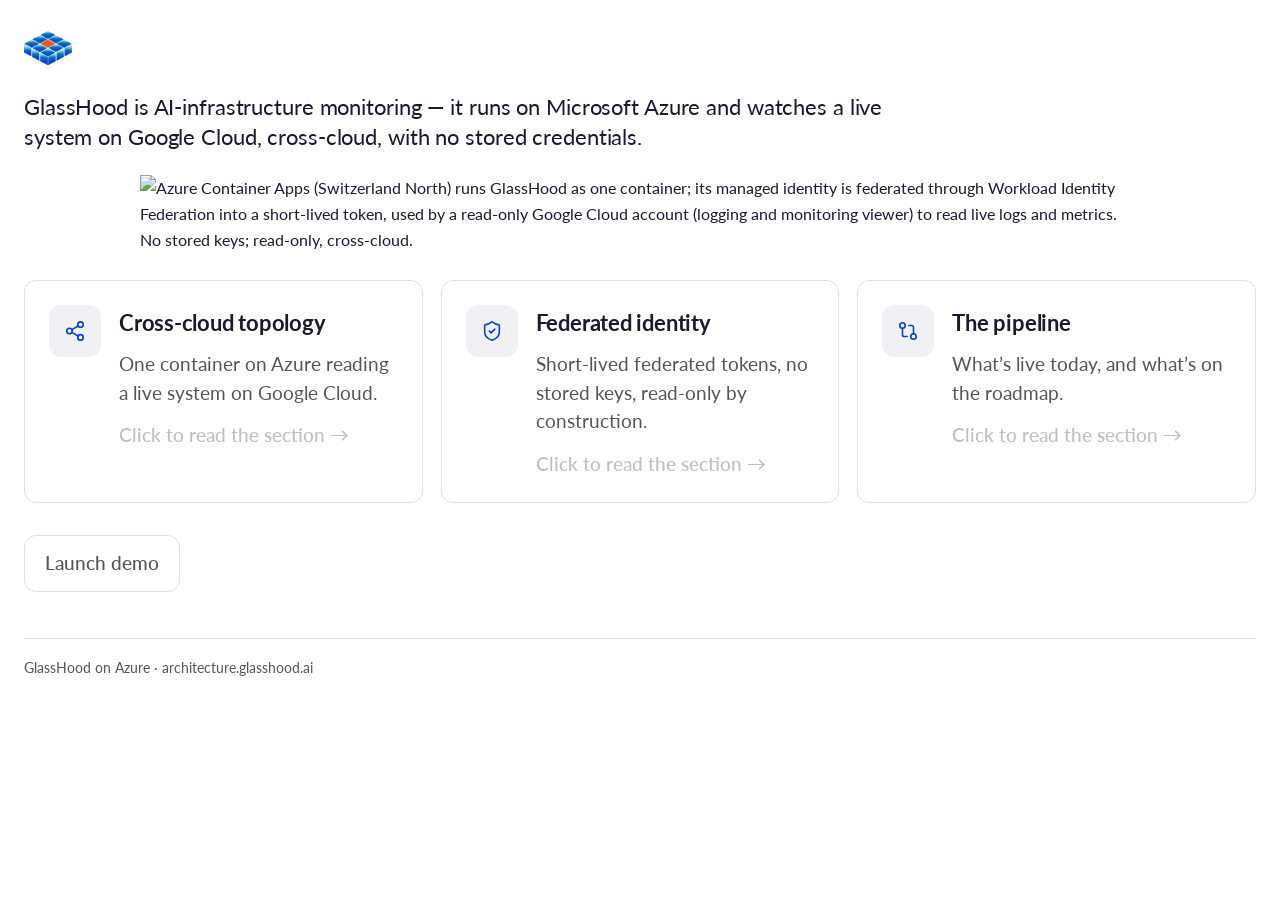
==== architecture-site/public/index.html @ 66c3a267 "architecture-site: icon-only logo + drop Public-by-design card; 3-up card grid Per Igor: header uses" ====
<!doctype html>
<html lang="en">
<head>
  <meta charset="utf-8">
  <meta name="viewport" content="width=device-width, initial-scale=1">
  <!-- noindex until the deployment status is confirmed green. -->
  <meta name="robots" content="noindex, nofollow">
  <title>GlassHood on Azure — Architecture</title>
  <meta name="description" content="How GlassHood runs on Microsoft Azure and monitors a system on Google Cloud, cross-cloud, with no stored credentials.">
  <link rel="icon" href="img/glasshood-logo.png">
  <link rel="preconnect" href="https://fonts.googleapis.com">
  <link rel="preconnect" href="https://fonts.gstatic.com" crossorigin>
  <link href="https://fonts.googleapis.com/css2?family=Lato:wght@100;300;400;700&display=swap" rel="stylesheet">
  <link rel="stylesheet" href="styles.css?v=2">
</head>
<body>
<div class="container">
  <div class="pd-page">

    <!-- Header -->
    <div class="pd-header">
      <img src="img/glasshood-icon.png" alt="GlassHood" class="pd-logo">
    </div>

    <!-- Hero sentence -->
    <p class="pd-hero">
      GlassHood is AI-infrastructure monitoring &mdash;
      <span class="accent">it runs on Microsoft Azure and watches a live system on Google Cloud, cross-cloud, with no stored credentials.</span>
    </p>

    <!-- Added architecture visual -->
    <div class="hero-diagram">
      <img src="img/cross-cloud-architecture.png"
           alt="Azure Container Apps (Switzerland North) runs GlassHood as one container; its managed identity is federated through Workload Identity Federation into a short-lived token, used by a read-only Google Cloud account (logging and monitoring viewer) to read live logs and metrics. No stored keys; read-only, cross-cloud.">
    </div>

    <!-- Overview card grid -->
    <div class="pd-cards">
      <a href="#topology" class="pd-card" data-target="topology">
        <span class="pd-card-icon">
          <svg width="22" height="22" viewBox="0 0 24 24" fill="none" stroke="currentColor" stroke-width="1.75" stroke-linecap="round" stroke-linejoin="round" aria-hidden="true"><circle cx="18" cy="5" r="3"/><circle cx="6" cy="12" r="3"/><circle cx="18" cy="19" r="3"/><line x1="8.59" y1="13.51" x2="15.42" y2="17.49"/><line x1="15.41" y1="6.51" x2="8.59" y2="10.49"/></svg>
        </span>
        <div class="pd-card-body">
          <h4 class="pd-card-title">Cross-cloud topology</h4>
          <p class="pd-card-summary">One container on Azure reading a live system on Google Cloud.</p>
        </div>
        <span class="pd-card-overlay" aria-hidden="true"><span class="pd-card-overlay-text">Click to read the section &rarr;</span></span>
      </a>

      <a href="#identity" class="pd-card" data-target="identity">
        <span class="pd-card-icon">
          <svg width="22" height="22" viewBox="0 0 24 24" fill="none" stroke="currentColor" stroke-width="1.75" stroke-linecap="round" stroke-linejoin="round" aria-hidden="true"><path d="M20 13c0 5-3.5 7.5-7.66 8.95a1 1 0 0 1-.67-.01C7.5 20.5 4 18 4 13V6a1 1 0 0 1 1-1c2 0 4.5-1.2 6.24-2.72a1.17 1.17 0 0 1 1.52 0C14.51 3.81 17 5 19 5a1 1 0 0 1 1 1z"/><path d="m9 12 2 2 4-4"/></svg>
        </span>
        <div class="pd-card-body">
          <h4 class="pd-card-title">Federated identity</h4>
          <p class="pd-card-summary">Short-lived federated tokens, no stored keys, read-only by construction.</p>
        </div>
        <span class="pd-card-overlay" aria-hidden="true"><span class="pd-card-overlay-text">Click to read the section &rarr;</span></span>
      </a>

      <a href="#pipeline" class="pd-card" data-target="pipeline">
        <span class="pd-card-icon">
          <svg width="22" height="22" viewBox="0 0 24 24" fill="none" stroke="currentColor" stroke-width="1.75" stroke-linecap="round" stroke-linejoin="round" aria-hidden="true"><circle cx="18" cy="18" r="3"/><circle cx="6" cy="6" r="3"/><path d="M13 6h3a2 2 0 0 1 2 2v7"/><path d="M11 18H8a2 2 0 0 1-2-2V9"/></svg>
        </span>
        <div class="pd-card-body">
          <h4 class="pd-card-title">The pipeline</h4>
          <p class="pd-card-summary">What&rsquo;s live today, and what&rsquo;s on the roadmap.</p>
        </div>
        <span class="pd-card-overlay" aria-hidden="true"><span class="pd-card-overlay-text">Click to read the section &rarr;</span></span>
      </a>
    </div>

    <!-- CTA -->
    <div class="pd-cta-wrap">
      <a class="button" href="https://glasshood.ai?demo" target="_blank" rel="noopener noreferrer">Launch demo</a>
    </div>

    <!-- Detail sections (revealed on card click) -->
    <div class="pd-hidden-until-reveal">

      <section class="pd-section" id="topology">
        <h2>Cross-cloud topology</h2>
        <p>
          GlassHood is a single container &mdash; a FastAPI backend that serves a React UI,
          behind JWT authentication. It was ported from Google Cloud Run to <strong>Azure
          Container Apps</strong> and runs in <strong>Switzerland North</strong>.
        </p>
        <p>
          The system it monitors &mdash; ColdVault &mdash; runs on Google Cloud and stays there.
          GlassHood reaches across the cloud boundary to read ColdVault&rsquo;s live logs and
          monitoring metrics. Nothing moves to Azure; GlassHood observes, read-only, from the
          other side.
        </p>
        <div class="pd-callouts">
          <div class="pd-callout"><strong>Host</strong><span>Azure Container Apps &middot; Switzerland North</span></div>
          <div class="pd-callout"><strong>Workload</strong><span>One container &middot; FastAPI serving a React UI &middot; JWT auth</span></div>
          <div class="pd-callout"><strong>Observes</strong><span>ColdVault on Google Cloud &mdash; live logs &amp; monitoring metrics</span></div>
          <div class="pd-callout"><strong>Direction</strong><span>Read-only, one way &mdash; GlassHood reads; it never writes back</span></div>
        </div>
      </section>

      <section class="pd-section" id="identity">
        <h2>Federated identity &mdash; no stored keys</h2>
        <p>
          The container authenticates to Google Cloud with <strong>Workload Identity
          Federation</strong>. Its Azure managed identity is federated into Google Cloud IAM and,
          on demand, exchanged for a <strong>short-lived</strong> token that impersonates a
          <strong>read-only service account</strong>. No long-lived keys are stored anywhere &mdash;
          every credential is minted fresh, used briefly, discarded.
        </p>
        <p>
          That account holds <strong>viewer permissions only</strong> (logging and monitoring), so
          the blast radius is observation, not control. GlassHood is read-only by construction:
          even a full compromise of the container cannot modify the monitored system.
        </p>
        <div class="pd-callouts">
          <div class="pd-callout"><strong>Mechanism</strong><span>Workload Identity Federation (Azure identity &rarr; Google Cloud IAM)</span></div>
          <div class="pd-callout"><strong>Credentials</strong><span>Short-lived, fetched on demand</span></div>
          <div class="pd-callout"><strong>Stored keys</strong><span>None &mdash; no service-account key files anywhere</span></div>
          <div class="pd-callout"><strong>Permissions</strong><span>Read-only service account &mdash; logging + monitoring viewer</span></div>
        </div>
      </section>

      <section class="pd-section" id="pipeline">
        <h2>The pipeline &mdash; today and roadmap</h2>
        <p>
          What runs today is the cross-cloud observation path: collect, analyse, report. The
          analytics layer beyond it is designed but not yet built &mdash; shown as roadmap, never
          as current capability.
        </p>
        <p><span class="badge badge-live">Live today</span></p>
        <ul class="tight">
          <li>Cross-cloud collection of logs and monitoring metrics from Google Cloud</li>
          <li>Statistical anomaly detection over the collected signals</li>
          <li>Compliance reporting &mdash; ALCOA+, EU Annex 11, and 21 CFR Part 11</li>
          <li>ServiceNow synchronisation for alerts and incidents</li>
        </ul>
        <p><span class="badge badge-roadmap">Roadmap &mdash; not yet built</span></p>
        <ul class="tight">
          <li>Databricks medallion pipeline (bronze &rarr; silver &rarr; gold star schema)</li>
          <li>Power BI dashboards for uptime and operational analytics</li>
          <li>Natural-language query over the monitoring data</li>
        </ul>
        <p>
          A note on the name: this is a Google-Cloud-native monitor <em>hosted on</em> Azure. The
          &ldquo;Azure&rdquo; is where GlassHood runs and how it federates its identity &mdash; not
          a claim that it monitors Azure resources today.
        </p>
      </section>

    </div>

    <footer>
      GlassHood on Azure &middot; architecture.glasshood.ai
    </footer>

  </div>
</div>
<script src="app.js"></script>
</body>
</html>
---- architecture-site/public/styles.css ----
/* GlassHood on Azure — Architecture portal.
   Reproduces the 9robots GlassHood product-detail page (the .pd-* system) 1:1
   from 9robots-site/next/app/globals.css, as a standalone static site. */
:root{
  --blue:#0c41cd; --navy:#000055; --orange:#e75a1e;
  --bg:#ffffff; --card:#f7f8fa; --text:#1a1a2e; --sub:#555555;
  --muted:#f0f1f4; --border:#e0e2e8; --max:1320px;
}
*{box-sizing:border-box}
html{overflow-y:scroll}
body{margin:0;padding:0;background:var(--bg);color:var(--text);
  font-family:"Lato",sans-serif;font-size:16px;line-height:1.6;font-weight:400;-webkit-font-smoothing:antialiased}
a{color:var(--navy);text-decoration:none}
a:hover{text-decoration:underline}
p{margin:0 0 1em}
.container{max-width:var(--max);margin:0 auto;padding:24px}

/* Button (site-wide) */
a.button{display:inline-block;padding:12px 20px;border-radius:12px;border:1px solid rgba(0,0,0,.12);
  background:transparent;color:var(--sub);font-weight:500;font-family:inherit;font-size:19px;cursor:pointer;
  transition:border-color .15s ease,color .15s ease,background .15s ease,box-shadow .15s ease}
a.button:hover{background:var(--orange);border-color:var(--orange);color:#fff;
  box-shadow:0 4px 16px rgba(0,0,0,.12);text-decoration:none}
a.button:focus{outline:none}
a.button:focus-visible{outline:2px solid var(--navy);outline-offset:2px}

/* Product-detail page system (.pd-*) */
.pd-page{color:var(--text)}
.pd-header{display:flex;align-items:center;justify-content:space-between;margin-bottom:12px}
.pd-logo{height:48px;width:auto;object-fit:contain;display:block}

.pd-hero{font-size:22px;font-weight:400;line-height:1.35;color:var(--text);max-width:880px;
  margin:20px 0 24px;letter-spacing:-.005em}
.pd-hero .accent{color:var(--text)}

/* Added architecture visual */
.hero-diagram{margin:8px 0 28px}
.hero-diagram img{display:block;width:100%;height:auto;max-width:1000px;margin:0 auto}

/* Overview card grid — 2x2 (1-col mobile) */
.pd-cards{display:grid;grid-template-columns:1fr;gap:14px;margin-bottom:24px}
@media(min-width:860px){.pd-cards{grid-template-columns:repeat(3,1fr);gap:18px}}
.pd-card,.pd-card *{text-decoration:none!important}
.pd-card{position:relative;overflow:hidden;display:flex;gap:18px;padding:24px;background:#fff;
  border:1px solid var(--border);border-radius:12px;color:inherit;cursor:pointer;
  transition:transform .18s ease,box-shadow .18s ease,border-color .18s ease}
.pd-card:hover{transform:translateY(-2px);box-shadow:0 6px 20px rgba(0,0,0,.06);border-color:var(--orange)}
.pd-card-icon{flex:0 0 auto;width:52px;height:52px;border-radius:12px;background:rgba(0,0,85,.06);
  color:var(--blue);display:flex;align-items:center;justify-content:center;transition:transform .18s ease}
.pd-card:hover .pd-card-icon{transform:scale(1.05)}
.pd-card-body{flex:1;min-width:0}
.pd-card-title{font-size:22px;font-weight:700;margin:0 0 10px;color:var(--text);letter-spacing:-.01em}
.pd-card-summary{font-size:19px;line-height:1.5;color:var(--sub);margin:0}
.pd-card-summary::after{content:"Click to read the section →";display:block;margin-top:14px;
  font-size:19px;font-weight:500;color:rgba(0,0,0,.25);transition:opacity .15s ease}
.pd-card:hover .pd-card-summary::after{opacity:0}
.pd-card-overlay{position:absolute;inset:0;display:flex;align-items:center;justify-content:center;
  opacity:0;transition:opacity .18s ease;pointer-events:none;border-radius:inherit}
.pd-card:hover .pd-card-overlay{opacity:1}
.pd-card-overlay-text{display:inline-flex;align-items:center;gap:8px;background:var(--orange);color:#fff;
  padding:10px 14px;border-radius:12px;font-size:19px;font-weight:500;box-shadow:0 4px 16px rgba(0,0,0,.12);white-space:nowrap}

.pd-cta-wrap{margin-top:32px;margin-bottom:8px}
.pd-cta-wrap .button{font-size:19px}

/* Progressive disclosure */
.pd-hidden-until-reveal{display:none}
.pd-page.revealed .pd-hidden-until-reveal{display:block}

/* Detail sections */
.pd-section{padding:36px 0;border-top:1px solid rgba(0,0,0,.06);scroll-margin-top:24px}
.pd-section:first-of-type{border-top:none;padding-top:16px}
.pd-section h2{font-size:22px;font-weight:700;color:var(--blue);margin:0 0 18px;letter-spacing:-.01em}
.pd-section p{font-size:19px;line-height:1.55;color:var(--sub);max-width:800px;margin:0 0 16px}

/* Callouts */
.pd-callouts{display:flex;flex-direction:column;gap:12px;margin:8px 0 16px}
.pd-callout{display:flex;gap:20px;align-items:flex-start;padding:18px 24px;background:rgba(0,0,0,.025);
  border-left:3px solid var(--orange);border-radius:6px;font-size:19px;line-height:1.5;color:var(--text);max-width:1000px}
.pd-callout>strong:first-child{flex:0 0 160px;color:var(--navy)}
@media(max-width:600px){.pd-callout{flex-direction:column;gap:6px}.pd-callout>strong:first-child{flex:0 0 auto}}

/* Lists + badges + note */
ul.tight{margin:0 0 16px;padding-left:22px;max-width:800px}
ul.tight li{font-size:19px;line-height:1.55;color:var(--sub);margin:7px 0}
.badge{display:inline-block;font-size:12px;font-weight:700;padding:2px 9px;border-radius:999px;margin-right:6px}
.badge-live{background:rgba(12,65,205,.1);color:var(--blue)}
.badge-roadmap{background:rgba(231,90,30,.12);color:var(--orange)}
.note{font-size:14px;line-height:1.5;color:var(--sub);max-width:840px;margin:8px 0 0;padding:14px 18px;
  background:var(--muted);border-radius:8px}

footer{margin:46px 0 32px;padding-top:18px;border-top:1px solid var(--border);font-size:14px;color:var(--sub)}

@media(max-width:768px){.container{padding:16px}.pd-logo{height:40px}}
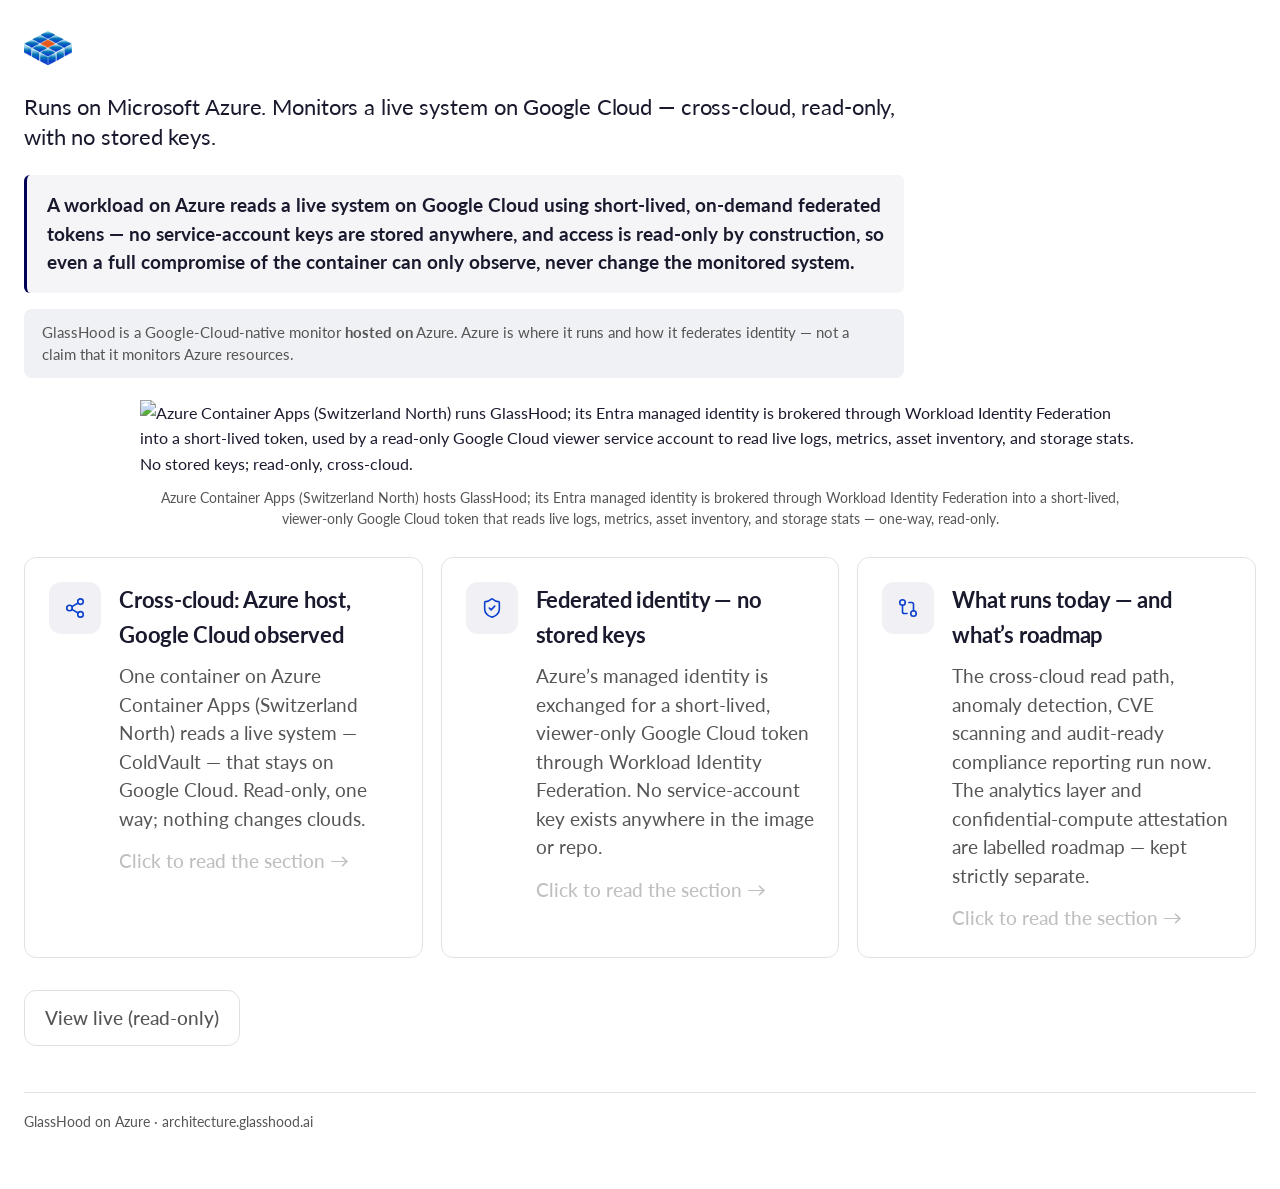
==== commit 4a68b3a8: "architecture portal: de-gated heavy-detail rewrite (verified against real impl) - two-sentence hero " ====
--- a/architecture-site/public/index.html
+++ b/architecture-site/public/index.html
@@ -6,12 +6,12 @@
   <!-- noindex until the deployment status is confirmed green. -->
   <meta name="robots" content="noindex, nofollow">
   <title>GlassHood on Azure — Architecture</title>
-  <meta name="description" content="How GlassHood runs on Microsoft Azure and monitors a system on Google Cloud, cross-cloud, with no stored credentials.">
+  <meta name="description" content="GlassHood runs on Microsoft Azure and reads a live system on Google Cloud, cross-cloud, read-only, with no stored keys — via Workload Identity Federation.">
   <link rel="icon" href="img/glasshood-logo.png">
   <link rel="preconnect" href="https://fonts.googleapis.com">
   <link rel="preconnect" href="https://fonts.gstatic.com" crossorigin>
   <link href="https://fonts.googleapis.com/css2?family=Lato:wght@100;300;400;700&display=swap" rel="stylesheet">
-  <link rel="stylesheet" href="styles.css?v=2">
+  <link rel="stylesheet" href="styles.css?v=3">
 </head>
 <body>
 <div class="container">
@@ -22,27 +22,46 @@
       <img src="img/glasshood-icon.png" alt="GlassHood" class="pd-logo">
     </div>
 
-    <!-- Hero sentence -->
+    <!-- Hero — two sentences so both clouds land in the first read -->
     <p class="pd-hero">
-      GlassHood is AI-infrastructure monitoring &mdash;
-      <span class="accent">it runs on Microsoft Azure and watches a live system on Google Cloud, cross-cloud, with no stored credentials.</span>
+      <span class="accent">Runs on Microsoft Azure. Monitors a live system on Google Cloud</span>
+      &mdash; cross-cloud, read-only, with no stored keys.
     </p>
 
-    <!-- Added architecture visual -->
+    <!-- Relay-to-boss line — always visible, written to be quoted upward -->
+    <p class="relay-line">
+      A workload on Azure reads a live system on Google Cloud using short-lived, on-demand
+      federated tokens &mdash; no service-account keys are stored anywhere, and access is
+      read-only by construction, so even a full compromise of the container can only observe,
+      never change the monitored system.
+    </p>
+
+    <!-- Scope-clamp — surfaced up top, not buried -->
+    <p class="scope-clamp">
+      GlassHood is a Google-Cloud-native monitor <strong>hosted on</strong> Azure. Azure is where
+      it runs and how it federates identity &mdash; not a claim that it monitors Azure resources.
+    </p>
+
+    <!-- Architecture diagram -->
     <div class="hero-diagram">
       <img src="img/cross-cloud-architecture.png"
-           alt="Azure Container Apps (Switzerland North) runs GlassHood as one container; its managed identity is federated through Workload Identity Federation into a short-lived token, used by a read-only Google Cloud account (logging and monitoring viewer) to read live logs and metrics. No stored keys; read-only, cross-cloud.">
-    </div>
-
-    <!-- Overview card grid -->
+           alt="Azure Container Apps (Switzerland North) runs GlassHood; its Entra managed identity is brokered through Workload Identity Federation into a short-lived token, used by a read-only Google Cloud viewer service account to read live logs, metrics, asset inventory, and storage stats. No stored keys; read-only, cross-cloud.">
+      <p class="diagram-caption">
+        Azure Container Apps (Switzerland North) hosts GlassHood; its Entra managed identity is
+        brokered through Workload Identity Federation into a short-lived, viewer-only Google Cloud
+        token that reads live logs, metrics, asset inventory, and storage stats &mdash; one-way, read-only.
+      </p>
+    </div>
+
+    <!-- Overview cards — one substantive claim each, visible without a click -->
     <div class="pd-cards">
       <a href="#topology" class="pd-card" data-target="topology">
         <span class="pd-card-icon">
           <svg width="22" height="22" viewBox="0 0 24 24" fill="none" stroke="currentColor" stroke-width="1.75" stroke-linecap="round" stroke-linejoin="round" aria-hidden="true"><circle cx="18" cy="5" r="3"/><circle cx="6" cy="12" r="3"/><circle cx="18" cy="19" r="3"/><line x1="8.59" y1="13.51" x2="15.42" y2="17.49"/><line x1="15.41" y1="6.51" x2="8.59" y2="10.49"/></svg>
         </span>
         <div class="pd-card-body">
-          <h4 class="pd-card-title">Cross-cloud topology</h4>
-          <p class="pd-card-summary">One container on Azure reading a live system on Google Cloud.</p>
+          <h4 class="pd-card-title">Cross-cloud: Azure host, Google Cloud observed</h4>
+          <p class="pd-card-summary">One container on Azure Container Apps (Switzerland North) reads a live system &mdash; ColdVault &mdash; that stays on Google Cloud. Read-only, one way; nothing changes clouds.</p>
         </div>
         <span class="pd-card-overlay" aria-hidden="true"><span class="pd-card-overlay-text">Click to read the section &rarr;</span></span>
       </a>
@@ -52,19 +71,19 @@
           <svg width="22" height="22" viewBox="0 0 24 24" fill="none" stroke="currentColor" stroke-width="1.75" stroke-linecap="round" stroke-linejoin="round" aria-hidden="true"><path d="M20 13c0 5-3.5 7.5-7.66 8.95a1 1 0 0 1-.67-.01C7.5 20.5 4 18 4 13V6a1 1 0 0 1 1-1c2 0 4.5-1.2 6.24-2.72a1.17 1.17 0 0 1 1.52 0C14.51 3.81 17 5 19 5a1 1 0 0 1 1 1z"/><path d="m9 12 2 2 4-4"/></svg>
         </span>
         <div class="pd-card-body">
-          <h4 class="pd-card-title">Federated identity</h4>
-          <p class="pd-card-summary">Short-lived federated tokens, no stored keys, read-only by construction.</p>
+          <h4 class="pd-card-title">Federated identity &mdash; no stored keys</h4>
+          <p class="pd-card-summary">Azure&rsquo;s managed identity is exchanged for a short-lived, viewer-only Google Cloud token through Workload Identity Federation. No service-account key exists anywhere in the image or repo.</p>
         </div>
         <span class="pd-card-overlay" aria-hidden="true"><span class="pd-card-overlay-text">Click to read the section &rarr;</span></span>
       </a>
 
-      <a href="#pipeline" class="pd-card" data-target="pipeline">
+      <a href="#today" class="pd-card" data-target="today">
         <span class="pd-card-icon">
           <svg width="22" height="22" viewBox="0 0 24 24" fill="none" stroke="currentColor" stroke-width="1.75" stroke-linecap="round" stroke-linejoin="round" aria-hidden="true"><circle cx="18" cy="18" r="3"/><circle cx="6" cy="6" r="3"/><path d="M13 6h3a2 2 0 0 1 2 2v7"/><path d="M11 18H8a2 2 0 0 1-2-2V9"/></svg>
         </span>
         <div class="pd-card-body">
-          <h4 class="pd-card-title">The pipeline</h4>
-          <p class="pd-card-summary">What&rsquo;s live today, and what&rsquo;s on the roadmap.</p>
+          <h4 class="pd-card-title">What runs today &mdash; and what&rsquo;s roadmap</h4>
+          <p class="pd-card-summary">The cross-cloud read path, anomaly detection, CVE scanning and audit-ready compliance reporting run now. The analytics layer and confidential-compute attestation are labelled roadmap &mdash; kept strictly separate.</p>
         </div>
         <span class="pd-card-overlay" aria-hidden="true"><span class="pd-card-overlay-text">Click to read the section &rarr;</span></span>
       </a>
@@ -72,7 +91,7 @@
 
     <!-- CTA -->
     <div class="pd-cta-wrap">
-      <a class="button" href="https://glasshood.ai?demo" target="_blank" rel="noopener noreferrer">Launch demo</a>
+      <a class="button" href="https://glasshood.ai" target="_blank" rel="noopener noreferrer">View live (read-only)</a>
     </div>
 
     <!-- Detail sections (revealed on card click) -->
@@ -81,71 +100,149 @@
       <section class="pd-section" id="topology">
         <h2>Cross-cloud topology</h2>
         <p>
-          GlassHood is a single container &mdash; a FastAPI backend that serves a React UI,
-          behind JWT authentication. It was ported from Google Cloud Run to <strong>Azure
-          Container Apps</strong> and runs in <strong>Switzerland North</strong>.
-        </p>
-        <p>
-          The system it monitors &mdash; ColdVault &mdash; runs on Google Cloud and stays there.
-          GlassHood reaches across the cloud boundary to read ColdVault&rsquo;s live logs and
-          monitoring metrics. Nothing moves to Azure; GlassHood observes, read-only, from the
-          other side.
+          GlassHood is a single container &mdash; a FastAPI backend (uvicorn, <code>:8080</code>) that also
+          serves a Vite-built React UI from the same process, behind JWT authentication. It runs on
+          <strong>Azure Container Apps</strong> in <strong>Switzerland North</strong>.
+        </p>
+        <p>
+          The system it monitors &mdash; <strong>ColdVault</strong> &mdash; runs on Google Cloud and stays there.
+          GlassHood reaches across the cloud boundary to read ColdVault&rsquo;s live signals. Nothing moves to
+          Azure and nothing flows back: the data path is one way, Google Cloud &rarr; GlassHood, read-only.
         </p>
         <div class="pd-callouts">
-          <div class="pd-callout"><strong>Host</strong><span>Azure Container Apps &middot; Switzerland North</span></div>
-          <div class="pd-callout"><strong>Workload</strong><span>One container &middot; FastAPI serving a React UI &middot; JWT auth</span></div>
-          <div class="pd-callout"><strong>Observes</strong><span>ColdVault on Google Cloud &mdash; live logs &amp; monitoring metrics</span></div>
-          <div class="pd-callout"><strong>Direction</strong><span>Read-only, one way &mdash; GlassHood reads; it never writes back</span></div>
-        </div>
+          <div class="pd-callout"><strong>Host</strong><span>Azure Container Apps &middot; Switzerland North &middot; one multi-stage container (Python 3.11 backend + React UI on <code>:8080</code>)</span></div>
+          <div class="pd-callout"><strong>Observes</strong><span>ColdVault on Google Cloud &mdash; read-only, across the cloud boundary</span></div>
+          <div class="pd-callout"><strong>Direction</strong><span>One way &mdash; GlassHood reads; it never writes back</span></div>
+        </div>
+        <p>Five read paths run in production, all <code>list_*</code>/<code>get</code>/<code>describe</code> only:</p>
+        <ul class="tight">
+          <li><strong>Cloud Asset Inventory</strong> &mdash; <code>list_assets()</code> builds a live topology graph of ColdVault&rsquo;s GCP compute (instances, instance groups, load balancers, forwarding rules, URL maps, security policies), every ~300s.</li>
+          <li><strong>Cloud Monitoring</strong> &mdash; <code>list_time_series()</code> for load-balancer latency, request count and VM CPU, every 60s.</li>
+          <li><strong>Cloud Logging</strong> &mdash; <code>list_entries()</code> for <code>gce_instance</code> error-severity entries in a 15-minute window, every 60s.</li>
+          <li><strong>Cloud Storage</strong> &mdash; <code>list_blobs()</code> reads the vault-data bucket&rsquo;s object count, size and versioning, every ~300s.</li>
+          <li><strong>ColdVault application telemetry</strong> &mdash; ColdVault&rsquo;s own <code>/api/health</code> and <code>/api/metrics</code> over HTTPS, every 30s.</li>
+        </ul>
+        <p>
+          Discovered assets are merged with declarative YAML manifest overlays and enriched in real time
+          with these metrics on every topology build. Topology, alerts and analysis are held in in-memory
+          caches &mdash; there is no persistent database for that state.
+        </p>
       </section>
 
       <section class="pd-section" id="identity">
         <h2>Federated identity &mdash; no stored keys</h2>
         <p>
-          The container authenticates to Google Cloud with <strong>Workload Identity
-          Federation</strong>. Its Azure managed identity is federated into Google Cloud IAM and,
-          on demand, exchanged for a <strong>short-lived</strong> token that impersonates a
-          <strong>read-only service account</strong>. No long-lived keys are stored anywhere &mdash;
-          every credential is minted fresh, used briefly, discarded.
-        </p>
-        <p>
-          That account holds <strong>viewer permissions only</strong> (logging and monitoring), so
-          the blast radius is observation, not control. GlassHood is read-only by construction:
-          even a full compromise of the container cannot modify the monitored system.
-        </p>
-        <div class="pd-callouts">
-          <div class="pd-callout"><strong>Mechanism</strong><span>Workload Identity Federation (Azure identity &rarr; Google Cloud IAM)</span></div>
-          <div class="pd-callout"><strong>Credentials</strong><span>Short-lived, fetched on demand</span></div>
-          <div class="pd-callout"><strong>Stored keys</strong><span>None &mdash; no service-account key files anywhere</span></div>
-          <div class="pd-callout"><strong>Permissions</strong><span>Read-only service account &mdash; logging + monitoring viewer</span></div>
-        </div>
+          GlassHood holds <strong>no Google Cloud service-account keys</strong> &mdash; not on disk, not in the
+          image, not in the repo. It reaches Google Cloud entirely through <strong>Workload Identity
+          Federation</strong>, minting short-lived credentials on demand.
+        </p>
+        <p>The exact chain, each request:</p>
+        <ul class="tight">
+          <li>Azure Container Apps exposes the container&rsquo;s <strong>Entra managed identity</strong> via <code>IDENTITY_ENDPOINT</code> / <code>IDENTITY_HEADER</code> (the Container Apps endpoint &mdash; not the VM IMDS at <code>169.254.169.254</code>).</li>
+          <li>A small broker, <code>az-token.py</code>, fetches the Entra managed-identity token for the GCP-trusted audience and emits it in the shape <code>google-auth</code>&rsquo;s executable credential source expects.</li>
+          <li><code>google-auth</code> trades that token at Google&rsquo;s <strong>Security Token Service</strong> for a federated token, then calls <code>generateAccessToken</code> to <strong>impersonate a viewer-only service account</strong>.</li>
+          <li>The result is a <strong>short-lived</strong> Google Cloud access token, used only to read. It is refreshed automatically; nothing long-lived is written to disk.</li>
+        </ul>
+
+        <p class="code-label">The federation config &mdash; <code>gcp-cred-config.json</code> (google-auth external account)</p>
+        <pre class="code">{
+  "type": "external_account",
+  "audience": "//iam.googleapis.com/projects/PROJECT_NUMBER/locations/global/workloadIdentityPools/POOL_ID/providers/PROVIDER_ID",
+  "subject_token_type": "urn:ietf:params:oauth:token-type:jwt",
+  "token_url": "https://sts.googleapis.com/v1/token",
+  "service_account_impersonation_url":
+      "https://iamcredentials.googleapis.com/v1/projects/-/serviceAccounts/SA_EMAIL:generateAccessToken",
+  "credential_source": { "executable": { "command": "/app/az-token.py", "timeout_millis": 5000 } }
+}</pre>
+
+        <p class="code-label">The Azure&rarr;GCP broker &mdash; core of <code>az-token.py</code></p>
+        <pre class="code">AUDIENCE = os.environ.get("AZURE_WIF_AUDIENCE", "api://APP_REG_CLIENT_ID")
+endpoint = os.environ["IDENTITY_ENDPOINT"]   # Azure Container Apps managed-identity endpoint
+header   = os.environ["IDENTITY_HEADER"]
+url = f"{endpoint}?resource={AUDIENCE}&amp;api-version=2019-08-01"
+req = urllib.request.Request(url, headers={"X-IDENTITY-HEADER": header})
+# ...fetch the Entra MI token, then emit it for google-auth's executable source:
+print(json.dumps({
+    "version": 1, "success": True,
+    "token_type": "urn:ietf:params:oauth:token-type:jwt",
+    "id_token": data["access_token"],
+    "expiration_time": int(data["expires_on"]),
+}))</pre>
+        <p class="note">
+          Sanitized &mdash; every identifier here is a placeholder (<code>PROJECT_NUMBER</code>, <code>POOL_ID</code>,
+          <code>PROVIDER_ID</code>, <code>SA_EMAIL</code>, <code>APP_REG_CLIENT_ID</code>). This is the actual
+          federation binding, not a secret: there is no key to leak.
+        </p>
+
+        <p>Why read-only holds even if the container is fully compromised:</p>
+        <div class="can-cannot">
+          <div class="cc-col cc-can">
+            <h4>Can</h4>
+            <ul>
+              <li>Read the logs, metrics, asset inventory and bucket stats the viewer token allows &mdash; for that token&rsquo;s short window</li>
+            </ul>
+          </div>
+          <div class="cc-col cc-cannot">
+            <h4>Cannot</h4>
+            <ul>
+              <li>Write to, delete or modify the monitored system</li>
+              <li>Mint a broader or longer-lived credential</li>
+              <li>Exfiltrate a reusable key &mdash; none exists</li>
+            </ul>
+          </div>
+        </div>
+        <p>
+          Read-only is <strong>structural, not just configured</strong>: the federated principal can impersonate
+          only a viewer-only service account, and the call surface is <code>list_*</code>/<code>get</code>/<code>describe</code>
+          (a search across the collection code finds zero create / delete / update / patch / insert calls). Widening
+          scope would require a Google Cloud IAM change the container cannot make. Token lifetime is governed by
+          Azure and Google, not by GlassHood &mdash; short-lived (on the order of an hour for the impersonated GCP
+          token), auto-refreshed, with nothing long-lived persisted.
+        </p>
+        <p>
+          Requests are hardened too: the per-node logs endpoint resolves the Cloud Logging filter and project
+          <em>server-side</em> from the manifest and ignores client-supplied filter/project parameters, and build-time
+          manifest checks block link-local and private-range targets with anti-rebinding DNS checks.
+        </p>
       </section>
 
-      <section class="pd-section" id="pipeline">
-        <h2>The pipeline &mdash; today and roadmap</h2>
-        <p>
-          What runs today is the cross-cloud observation path: collect, analyse, report. The
-          analytics layer beyond it is designed but not yet built &mdash; shown as roadmap, never
-          as current capability.
-        </p>
+      <section class="pd-section" id="today">
+        <h2>What runs today &mdash; and what&rsquo;s roadmap</h2>
+        <p>
+          Everything in the read-only cross-cloud core below runs in the live deployment. The analytics layer and
+          hardware attestation are roadmap, labelled as such and never presented as current.
+        </p>
+
         <p><span class="badge badge-live">Live today</span></p>
         <ul class="tight">
-          <li>Cross-cloud collection of logs and monitoring metrics from Google Cloud</li>
-          <li>Statistical anomaly detection over the collected signals</li>
-          <li>Compliance reporting &mdash; ALCOA+, EU Annex 11, and 21 CFR Part 11</li>
-          <li>ServiceNow synchronisation for alerts and incidents</li>
-        </ul>
+          <li>The cross-cloud Workload Identity Federation path &mdash; exercised on every Google Cloud call, no stored keys.</li>
+          <li>Read-only collection from Google Cloud: Asset Inventory, Monitoring, Logging and Storage, plus ColdVault&rsquo;s own health/metrics API.</li>
+          <li>Live topology assembly and real-time enrichment from those signals.</li>
+          <li>A deterministic rules engine (thresholds, de-dup, alert TTLs) evaluated on every topology build.</li>
+          <li>Statistical anomaly detection (z-score over a rolling baseline, configurable sigma) on the collected metrics, plus an anomaly&harr;alert correlator for data-integrity signals.</li>
+          <li>Continuous CVE posture &mdash; an NVD scanner matching declared components by CPE, with ALCOA+ status tracking.</li>
+          <li>AI analysis as inference-as-a-service (9robots Platform API, with a streaming fallback) &mdash; cached, not a Google Cloud call.</li>
+          <li>On-demand compliance reports <strong>aligned to</strong> EU GMP Annex 11, ALCOA+ and 21 CFR Part 11, built from live evidence. Reports are aligned to these standards and support human review &mdash; they are not an independent validation or certification.</li>
+          <li>ALCOA+ in-memory audit trails per subsystem; JWT auth (Auth0 SSO + local fallback), a 15-minute idle timeout aligned to Annex 11 §10.2, and RBAC (admin / operator / viewer).</li>
+          <li>A guest <strong>&ldquo;View live (read-only)&rdquo;</strong> entry showing the live topology under viewer RBAC, with a persistent &ldquo;Read-only &middot; live system&rdquo; badge.</li>
+        </ul>
+
+        <div class="tier-optional">
+          <p class="tier-label">Optional &mdash; off by default, configuration-dependent</p>
+          <ul class="tight">
+            <li>A BigQuery hot/warm + Cloud Storage cold-tier retention pipeline with GxP no-auto-delete retention &mdash; a separate <em>write</em> path, distinct from the read-only observation core.</li>
+            <li>ServiceNow incident/change sync and correlation &mdash; implemented and wired, enabled per deployment.</li>
+            <li>Org-wide multi-project discovery &mdash; the default deployment uses single-project discovery.</li>
+          </ul>
+        </div>
+
         <p><span class="badge badge-roadmap">Roadmap &mdash; not yet built</span></p>
         <ul class="tight">
-          <li>Databricks medallion pipeline (bronze &rarr; silver &rarr; gold star schema)</li>
-          <li>Power BI dashboards for uptime and operational analytics</li>
-          <li>Natural-language query over the monitoring data</li>
-        </ul>
-        <p>
-          A note on the name: this is a Google-Cloud-native monitor <em>hosted on</em> Azure. The
-          &ldquo;Azure&rdquo; is where GlassHood runs and how it federates its identity &mdash; not
-          a claim that it monitors Azure resources today.
-        </p>
+          <li>A &ldquo;Sign in with Microsoft&rdquo; (Entra ID) SSO button &mdash; the auth layer is already identity-provider-agnostic; the Entra connection and button are not built yet.</li>
+          <li>A fully runtime-injected image carrying zero internal identifiers (in progress; a prerequisite for the attestation track).</li>
+          <li>Azure Confidential Computing (AMD SEV-SNP / Intel TDX) plus Microsoft Azure Attestation &mdash; a hardware-rooted attestation endpoint mirroring ColdVault&rsquo;s confidential-compute attestation. Azure Container Apps has no trusted execution environment today.</li>
+          <li>A Databricks medallion lakehouse + Power BI analytics layer.</li>
+        </ul>
       </section>
 
     </div>
--- a/architecture-site/public/styles.css
+++ b/architecture-site/public/styles.css
@@ -89,6 +89,37 @@
 .note{font-size:14px;line-height:1.5;color:var(--sub);max-width:840px;margin:8px 0 0;padding:14px 18px;
   background:var(--muted);border-radius:8px}
 
+/* Always-visible relay line + scope clamp (de-gated lead) */
+.relay-line{font-size:19px;line-height:1.5;font-weight:700;color:var(--text);max-width:880px;
+  margin:0 0 16px;padding:16px 20px;background:rgba(0,0,85,.04);border-left:3px solid var(--navy);border-radius:6px}
+.scope-clamp{font-size:15px;line-height:1.5;color:var(--sub);max-width:880px;margin:0 0 22px;
+  padding:12px 18px;background:var(--muted);border-radius:8px}
+
+/* Visible diagram caption */
+.diagram-caption{font-size:14px;line-height:1.5;color:var(--sub);max-width:1000px;margin:10px auto 0;text-align:center}
+
+/* Code block (sanitized config / broker) */
+.code-label{font-size:13px;font-weight:700;color:var(--navy);margin:18px 0 4px}
+pre.code{background:#f4f6fa;border-left:3px solid var(--blue);border-radius:4px;padding:16px 18px;
+  font-size:13px;line-height:1.5;font-family:ui-monospace,"SF Mono",Menlo,Monaco,Consolas,monospace;
+  color:#1a1a2e;overflow-x:auto;margin:8px 0;max-width:860px;white-space:pre}
+
+/* CAN / CANNOT threat model */
+.can-cannot{display:grid;grid-template-columns:1fr;gap:12px;margin:8px 0 16px;max-width:1000px}
+@media(min-width:720px){.can-cannot{grid-template-columns:1fr 1fr}}
+.cc-col{padding:18px 20px;border-radius:8px;font-size:17px;line-height:1.5}
+.cc-can{background:rgba(12,65,205,.06);border:1px solid rgba(12,65,205,.18)}
+.cc-cannot{background:rgba(231,90,30,.06);border:1px solid rgba(231,90,30,.2)}
+.cc-col h4{margin:0 0 8px;font-size:15px;font-weight:700;letter-spacing:.04em;text-transform:uppercase}
+.cc-can h4{color:var(--blue)}
+.cc-cannot h4{color:var(--orange)}
+.cc-col ul{margin:0;padding-left:20px}
+.cc-col li{margin:6px 0;color:var(--text)}
+
+/* Optional / default-off tier treatment */
+.tier-optional{border:1px dashed var(--border);border-radius:8px;padding:16px 20px;margin:14px 0;background:rgba(0,0,0,.015)}
+.tier-label{font-size:12px;font-weight:700;letter-spacing:.04em;text-transform:uppercase;color:var(--sub);margin:0 0 8px}
+
 footer{margin:46px 0 32px;padding-top:18px;border-top:1px solid var(--border);font-size:14px;color:var(--sub)}
 
 @media(max-width:768px){.container{padding:16px}.pd-logo{height:40px}}
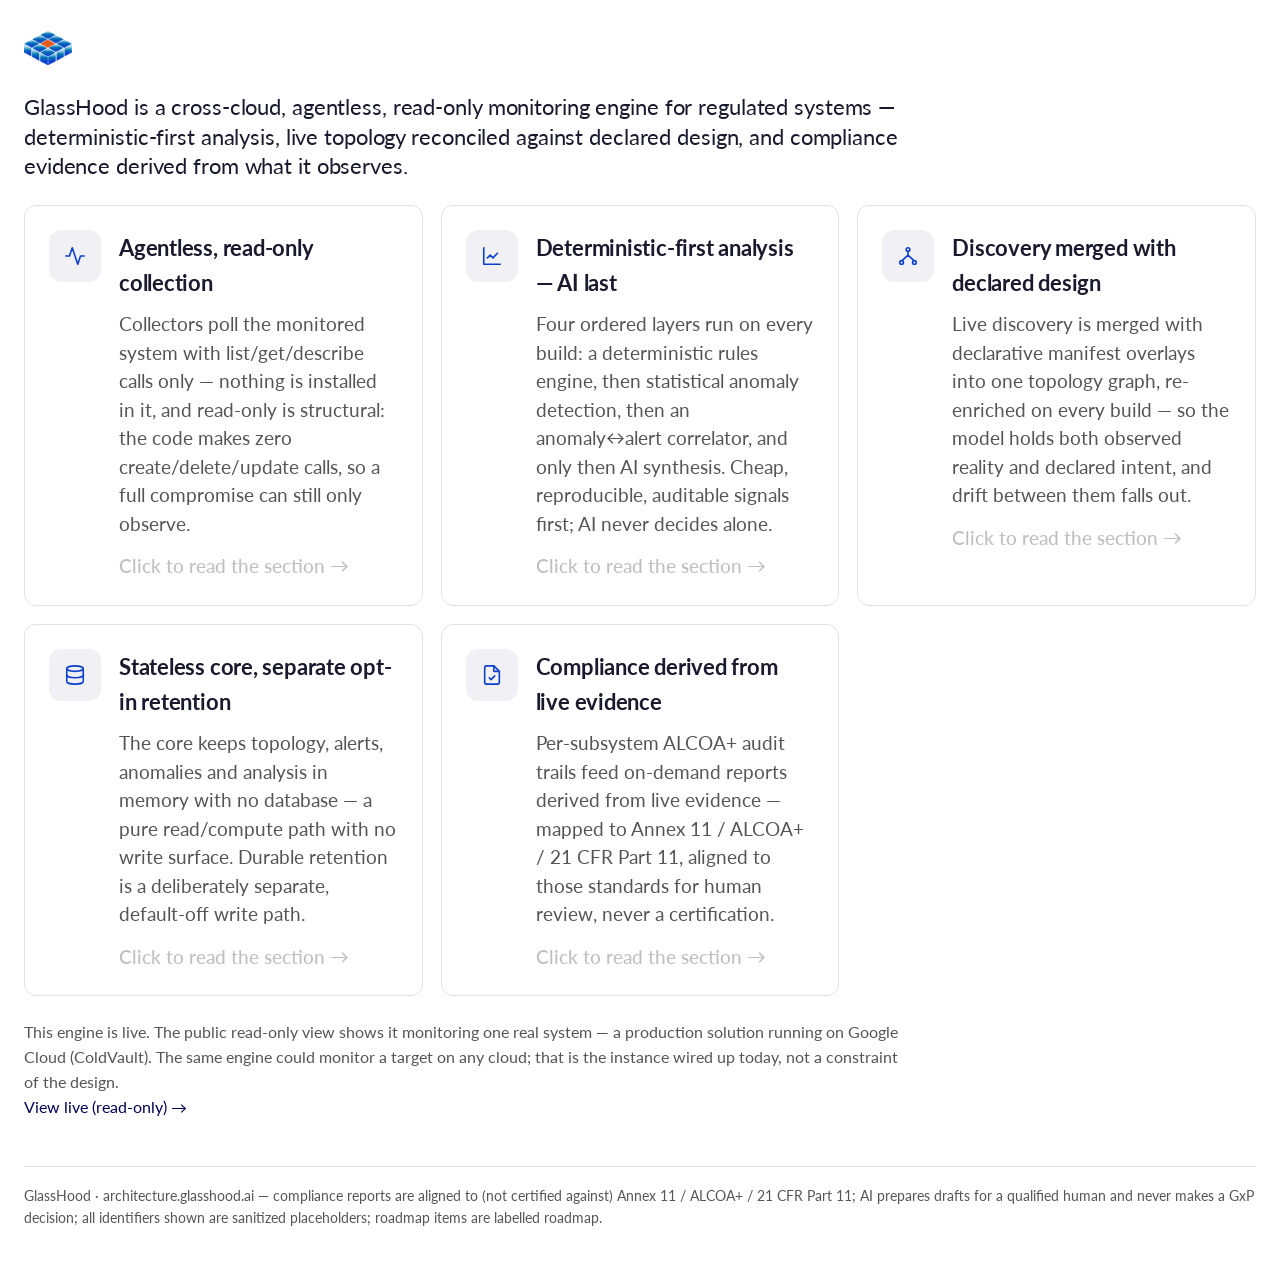
==== commit 776cf9b9: "architecture portal: engine-first rewrite (debate-driven content strategy) Hero cards are now the 5 " ====
--- a/architecture-site/public/index.html
+++ b/architecture-site/public/index.html
@@ -5,13 +5,13 @@
   <meta name="viewport" content="width=device-width, initial-scale=1">
   <!-- noindex until the deployment status is confirmed green. -->
   <meta name="robots" content="noindex, nofollow">
-  <title>GlassHood on Azure — Architecture</title>
-  <meta name="description" content="GlassHood runs on Microsoft Azure and reads a live system on Google Cloud, cross-cloud, read-only, with no stored keys — via Workload Identity Federation.">
+  <title>GlassHood — Monitoring Engine Architecture</title>
+  <meta name="description" content="GlassHood is a cross-cloud, agentless, read-only monitoring engine for regulated systems: deterministic-first analysis, live topology reconciled against declared design, compliance evidence derived from what it observes.">
   <link rel="icon" href="img/glasshood-logo.png">
   <link rel="preconnect" href="https://fonts.googleapis.com">
   <link rel="preconnect" href="https://fonts.gstatic.com" crossorigin>
   <link href="https://fonts.googleapis.com/css2?family=Lato:wght@100;300;400;700&display=swap" rel="stylesheet">
-  <link rel="stylesheet" href="styles.css?v=3">
+  <link rel="stylesheet" href="styles.css?v=4">
 </head>
 <body>
 <div class="container">
@@ -22,130 +22,205 @@
       <img src="img/glasshood-icon.png" alt="GlassHood" class="pd-logo">
     </div>
 
-    <!-- Hero — two sentences so both clouds land in the first read -->
+    <!-- Hero — engine-first; the cloud is a detail, not the headline -->
     <p class="pd-hero">
-      <span class="accent">Runs on Microsoft Azure. Monitors a live system on Google Cloud</span>
-      &mdash; cross-cloud, read-only, with no stored keys.
+      GlassHood is a cross-cloud, agentless, read-only monitoring engine for regulated systems
+      &mdash; <span class="accent">deterministic-first analysis, live topology reconciled against
+      declared design, and compliance evidence derived from what it observes.</span>
     </p>
 
-    <!-- Relay-to-boss line — always visible, written to be quoted upward -->
-    <p class="relay-line">
-      A workload on Azure reads a live system on Google Cloud using short-lived, on-demand
-      federated tokens &mdash; no service-account keys are stored anywhere, and access is
-      read-only by construction, so even a full compromise of the container can only observe,
-      never change the monitored system.
+    <!-- Hero cards — the five key architecture decisions -->
+    <div class="pd-cards">
+      <a href="#collection" class="pd-card" data-target="collection">
+        <span class="pd-card-icon">
+          <svg width="22" height="22" viewBox="0 0 24 24" fill="none" stroke="currentColor" stroke-width="1.75" stroke-linecap="round" stroke-linejoin="round" aria-hidden="true"><path d="M22 12h-4l-3 9L9 3l-3 9H2"/></svg>
+        </span>
+        <div class="pd-card-body">
+          <h4 class="pd-card-title">Agentless, read-only collection</h4>
+          <p class="pd-card-summary">Collectors poll the monitored system with list/get/describe calls only &mdash; nothing is installed in it, and read-only is structural: the code makes zero create/delete/update calls, so a full compromise can still only observe.</p>
+        </div>
+        <span class="pd-card-overlay" aria-hidden="true"><span class="pd-card-overlay-text">Click to read the section &rarr;</span></span>
+      </a>
+
+      <a href="#analysis" class="pd-card" data-target="analysis">
+        <span class="pd-card-icon">
+          <svg width="22" height="22" viewBox="0 0 24 24" fill="none" stroke="currentColor" stroke-width="1.75" stroke-linecap="round" stroke-linejoin="round" aria-hidden="true"><path d="M3 3v18h18"/><path d="m7 14 3-3 3 3 5-5"/></svg>
+        </span>
+        <div class="pd-card-body">
+          <h4 class="pd-card-title">Deterministic-first analysis &mdash; AI last</h4>
+          <p class="pd-card-summary">Four ordered layers run on every build: a deterministic rules engine, then statistical anomaly detection, then an anomaly&harr;alert correlator, and only then AI synthesis. Cheap, reproducible, auditable signals first; AI never decides alone.</p>
+        </div>
+        <span class="pd-card-overlay" aria-hidden="true"><span class="pd-card-overlay-text">Click to read the section &rarr;</span></span>
+      </a>
+
+      <a href="#topology" class="pd-card" data-target="topology">
+        <span class="pd-card-icon">
+          <svg width="22" height="22" viewBox="0 0 24 24" fill="none" stroke="currentColor" stroke-width="1.75" stroke-linecap="round" stroke-linejoin="round" aria-hidden="true"><circle cx="12" cy="5" r="2"/><circle cx="5" cy="19" r="2"/><circle cx="19" cy="19" r="2"/><path d="M12 7v4M12 11 5.5 17M12 11l6.5 6"/></svg>
+        </span>
+        <div class="pd-card-body">
+          <h4 class="pd-card-title">Discovery merged with declared design</h4>
+          <p class="pd-card-summary">Live discovery is merged with declarative manifest overlays into one topology graph, re-enriched on every build &mdash; so the model holds both observed reality and declared intent, and drift between them falls out.</p>
+        </div>
+        <span class="pd-card-overlay" aria-hidden="true"><span class="pd-card-overlay-text">Click to read the section &rarr;</span></span>
+      </a>
+
+      <a href="#state" class="pd-card" data-target="state">
+        <span class="pd-card-icon">
+          <svg width="22" height="22" viewBox="0 0 24 24" fill="none" stroke="currentColor" stroke-width="1.75" stroke-linecap="round" stroke-linejoin="round" aria-hidden="true"><ellipse cx="12" cy="5" rx="9" ry="3"/><path d="M3 5v14a9 3 0 0 0 18 0V5"/><path d="M3 12a9 3 0 0 0 18 0"/></svg>
+        </span>
+        <div class="pd-card-body">
+          <h4 class="pd-card-title">Stateless core, separate opt-in retention</h4>
+          <p class="pd-card-summary">The core keeps topology, alerts, anomalies and analysis in memory with no database &mdash; a pure read/compute path with no write surface. Durable retention is a deliberately separate, default-off write path.</p>
+        </div>
+        <span class="pd-card-overlay" aria-hidden="true"><span class="pd-card-overlay-text">Click to read the section &rarr;</span></span>
+      </a>
+
+      <a href="#compliance" class="pd-card" data-target="compliance">
+        <span class="pd-card-icon">
+          <svg width="22" height="22" viewBox="0 0 24 24" fill="none" stroke="currentColor" stroke-width="1.75" stroke-linecap="round" stroke-linejoin="round" aria-hidden="true"><path d="M14 2H6a2 2 0 0 0-2 2v16a2 2 0 0 0 2 2h12a2 2 0 0 0 2-2V8z"/><path d="M14 2v6h6"/><path d="m9 15 2 2 4-4"/></svg>
+        </span>
+        <div class="pd-card-body">
+          <h4 class="pd-card-title">Compliance derived from live evidence</h4>
+          <p class="pd-card-summary">Per-subsystem ALCOA+ audit trails feed on-demand reports derived from live evidence &mdash; mapped to Annex 11 / ALCOA+ / 21 CFR Part 11, aligned to those standards for human review, never a certification.</p>
+        </div>
+        <span class="pd-card-overlay" aria-hidden="true"><span class="pd-card-overlay-text">Click to read the section &rarr;</span></span>
+      </a>
+    </div>
+
+    <!-- Quiet live-view link — this is an evaluator page, not a buyer CTA -->
+    <p class="live-view-note">
+      This engine is live. The public read-only view shows it monitoring one real system &mdash; a
+      production solution running on Google Cloud (ColdVault). The same engine could monitor a target on
+      any cloud; that is the instance wired up today, not a constraint of the design.
+      <br><a href="https://glasshood.ai" target="_blank" rel="noopener noreferrer">View live (read-only) &rarr;</a>
     </p>
-
-    <!-- Scope-clamp — surfaced up top, not buried -->
-    <p class="scope-clamp">
-      GlassHood is a Google-Cloud-native monitor <strong>hosted on</strong> Azure. Azure is where
-      it runs and how it federates identity &mdash; not a claim that it monitors Azure resources.
-    </p>
-
-    <!-- Architecture diagram -->
-    <div class="hero-diagram">
-      <img src="img/cross-cloud-architecture.png"
-           alt="Azure Container Apps (Switzerland North) runs GlassHood; its Entra managed identity is brokered through Workload Identity Federation into a short-lived token, used by a read-only Google Cloud viewer service account to read live logs, metrics, asset inventory, and storage stats. No stored keys; read-only, cross-cloud.">
-      <p class="diagram-caption">
-        Azure Container Apps (Switzerland North) hosts GlassHood; its Entra managed identity is
-        brokered through Workload Identity Federation into a short-lived, viewer-only Google Cloud
-        token that reads live logs, metrics, asset inventory, and storage stats &mdash; one-way, read-only.
-      </p>
-    </div>
-
-    <!-- Overview cards — one substantive claim each, visible without a click -->
-    <div class="pd-cards">
-      <a href="#topology" class="pd-card" data-target="topology">
-        <span class="pd-card-icon">
-          <svg width="22" height="22" viewBox="0 0 24 24" fill="none" stroke="currentColor" stroke-width="1.75" stroke-linecap="round" stroke-linejoin="round" aria-hidden="true"><circle cx="18" cy="5" r="3"/><circle cx="6" cy="12" r="3"/><circle cx="18" cy="19" r="3"/><line x1="8.59" y1="13.51" x2="15.42" y2="17.49"/><line x1="15.41" y1="6.51" x2="8.59" y2="10.49"/></svg>
-        </span>
-        <div class="pd-card-body">
-          <h4 class="pd-card-title">Cross-cloud: Azure host, Google Cloud observed</h4>
-          <p class="pd-card-summary">One container on Azure Container Apps (Switzerland North) reads a live system &mdash; ColdVault &mdash; that stays on Google Cloud. Read-only, one way; nothing changes clouds.</p>
-        </div>
-        <span class="pd-card-overlay" aria-hidden="true"><span class="pd-card-overlay-text">Click to read the section &rarr;</span></span>
-      </a>
-
-      <a href="#identity" class="pd-card" data-target="identity">
-        <span class="pd-card-icon">
-          <svg width="22" height="22" viewBox="0 0 24 24" fill="none" stroke="currentColor" stroke-width="1.75" stroke-linecap="round" stroke-linejoin="round" aria-hidden="true"><path d="M20 13c0 5-3.5 7.5-7.66 8.95a1 1 0 0 1-.67-.01C7.5 20.5 4 18 4 13V6a1 1 0 0 1 1-1c2 0 4.5-1.2 6.24-2.72a1.17 1.17 0 0 1 1.52 0C14.51 3.81 17 5 19 5a1 1 0 0 1 1 1z"/><path d="m9 12 2 2 4-4"/></svg>
-        </span>
-        <div class="pd-card-body">
-          <h4 class="pd-card-title">Federated identity &mdash; no stored keys</h4>
-          <p class="pd-card-summary">Azure&rsquo;s managed identity is exchanged for a short-lived, viewer-only Google Cloud token through Workload Identity Federation. No service-account key exists anywhere in the image or repo.</p>
-        </div>
-        <span class="pd-card-overlay" aria-hidden="true"><span class="pd-card-overlay-text">Click to read the section &rarr;</span></span>
-      </a>
-
-      <a href="#today" class="pd-card" data-target="today">
-        <span class="pd-card-icon">
-          <svg width="22" height="22" viewBox="0 0 24 24" fill="none" stroke="currentColor" stroke-width="1.75" stroke-linecap="round" stroke-linejoin="round" aria-hidden="true"><circle cx="18" cy="18" r="3"/><circle cx="6" cy="6" r="3"/><path d="M13 6h3a2 2 0 0 1 2 2v7"/><path d="M11 18H8a2 2 0 0 1-2-2V9"/></svg>
-        </span>
-        <div class="pd-card-body">
-          <h4 class="pd-card-title">What runs today &mdash; and what&rsquo;s roadmap</h4>
-          <p class="pd-card-summary">The cross-cloud read path, anomaly detection, CVE scanning and audit-ready compliance reporting run now. The analytics layer and confidential-compute attestation are labelled roadmap &mdash; kept strictly separate.</p>
-        </div>
-        <span class="pd-card-overlay" aria-hidden="true"><span class="pd-card-overlay-text">Click to read the section &rarr;</span></span>
-      </a>
-    </div>
-
-    <!-- CTA -->
-    <div class="pd-cta-wrap">
-      <a class="button" href="https://glasshood.ai" target="_blank" rel="noopener noreferrer">View live (read-only)</a>
-    </div>
 
     <!-- Detail sections (revealed on card click) -->
     <div class="pd-hidden-until-reveal">
 
+      <section class="pd-section" id="collection">
+        <h2>Collection &mdash; agentless, read-only, pull-based</h2>
+        <p>
+          GlassHood installs nothing in the system it watches. Background collectors poll on cadences and
+          read only &mdash; every call is <code>list</code> / <code>get</code> / <code>describe</code>. A search
+          across the collection code finds zero <code>create</code> / <code>delete</code> / <code>update</code> /
+          <code>patch</code> / <code>insert</code> calls, so read-only is a property of the call surface, not a
+          setting that can be toggled off. Even a full compromise of the engine cannot change the monitored system.
+        </p>
+        <p>In this use case &mdash; monitoring a solution on Google Cloud &mdash; the collectors read:</p>
+        <ul class="tight">
+          <li><strong>Asset / topology discovery</strong> &mdash; enumerates the monitored system&rsquo;s compute resources to build the topology graph (~5&nbsp;min).</li>
+          <li><strong>Monitoring metrics</strong> &mdash; load-balancer latency, request count, VM CPU (60&nbsp;s).</li>
+          <li><strong>Error logs</strong> &mdash; error-severity entries in a rolling 15-minute window (60&nbsp;s).</li>
+          <li><strong>Storage stats</strong> &mdash; object count, size and versioning of a data bucket (~5&nbsp;min).</li>
+          <li><strong>The monitored app&rsquo;s own health/metrics API</strong> &mdash; over HTTPS (30&nbsp;s).</li>
+        </ul>
+        <p>
+          The specific provider APIs above are an application of the collection model to one target. The architectural
+          decision is the model itself: agentless, pull-based, and read-only by construction.
+        </p>
+      </section>
+
+      <section class="pd-section" id="analysis">
+        <h2>Analysis &mdash; deterministic-first, AI last</h2>
+        <p>
+          Four layers run in a deliberate order on every build &mdash; cheap, reproducible, auditable signals first,
+          AI only on top:
+        </p>
+        <ul class="tight">
+          <li><strong>1. Deterministic rules engine</strong> &mdash; threshold rules with a 5-minute dedup window and a 1-hour alert TTL. Fully reproducible.</li>
+          <li><strong>2. Statistical anomaly detection</strong> &mdash; z-score over a rolling baseline, configurable sigma (default 3.0), warm-up minimum and a constant-baseline fallback.</li>
+          <li><strong>3. Anomaly&harr;alert correlator</strong> &mdash; ties statistical anomalies to operational alerts and emits elevated-severity data-integrity signals.</li>
+          <li><strong>4. AI synthesis</strong> &mdash; only here, and as a <strong>model-agnostic external call</strong> to an inference-as-a-service Platform API (swappable, with a streaming fallback, cached). No model weights live in the engine.</li>
+        </ul>
+        <p>
+          The ordering <em>is</em> the architecture. In a regulated context, the decisions that matter are produced by
+          deterministic and statistical layers that can be replayed and explained; AI is additive, never the thing that
+          decides alone.
+        </p>
+      </section>
+
       <section class="pd-section" id="topology">
-        <h2>Cross-cloud topology</h2>
-        <p>
-          GlassHood is a single container &mdash; a FastAPI backend (uvicorn, <code>:8080</code>) that also
-          serves a Vite-built React UI from the same process, behind JWT authentication. It runs on
-          <strong>Azure Container Apps</strong> in <strong>Switzerland North</strong>.
-        </p>
-        <p>
-          The system it monitors &mdash; <strong>ColdVault</strong> &mdash; runs on Google Cloud and stays there.
-          GlassHood reaches across the cloud boundary to read ColdVault&rsquo;s live signals. Nothing moves to
-          Azure and nothing flows back: the data path is one way, Google Cloud &rarr; GlassHood, read-only.
-        </p>
-        <div class="pd-callouts">
-          <div class="pd-callout"><strong>Host</strong><span>Azure Container Apps &middot; Switzerland North &middot; one multi-stage container (Python 3.11 backend + React UI on <code>:8080</code>)</span></div>
-          <div class="pd-callout"><strong>Observes</strong><span>ColdVault on Google Cloud &mdash; read-only, across the cloud boundary</span></div>
-          <div class="pd-callout"><strong>Direction</strong><span>One way &mdash; GlassHood reads; it never writes back</span></div>
-        </div>
-        <p>Five read paths run in production, all <code>list_*</code>/<code>get</code>/<code>describe</code> only:</p>
-        <ul class="tight">
-          <li><strong>Cloud Asset Inventory</strong> &mdash; <code>list_assets()</code> builds a live topology graph of ColdVault&rsquo;s GCP compute (instances, instance groups, load balancers, forwarding rules, URL maps, security policies), every ~300s.</li>
-          <li><strong>Cloud Monitoring</strong> &mdash; <code>list_time_series()</code> for load-balancer latency, request count and VM CPU, every 60s.</li>
-          <li><strong>Cloud Logging</strong> &mdash; <code>list_entries()</code> for <code>gce_instance</code> error-severity entries in a 15-minute window, every 60s.</li>
-          <li><strong>Cloud Storage</strong> &mdash; <code>list_blobs()</code> reads the vault-data bucket&rsquo;s object count, size and versioning, every ~300s.</li>
-          <li><strong>ColdVault application telemetry</strong> &mdash; ColdVault&rsquo;s own <code>/api/health</code> and <code>/api/metrics</code> over HTTPS, every 30s.</li>
-        </ul>
-        <p>
-          Discovered assets are merged with declarative YAML manifest overlays and enriched in real time
-          with these metrics on every topology build. Topology, alerts and analysis are held in in-memory
-          caches &mdash; there is no persistent database for that state.
-        </p>
-      </section>
-
-      <section class="pd-section" id="identity">
-        <h2>Federated identity &mdash; no stored keys</h2>
-        <p>
-          GlassHood holds <strong>no Google Cloud service-account keys</strong> &mdash; not on disk, not in the
-          image, not in the repo. It reaches Google Cloud entirely through <strong>Workload Identity
-          Federation</strong>, minting short-lived credentials on demand.
-        </p>
-        <p>The exact chain, each request:</p>
-        <ul class="tight">
-          <li>Azure Container Apps exposes the container&rsquo;s <strong>Entra managed identity</strong> via <code>IDENTITY_ENDPOINT</code> / <code>IDENTITY_HEADER</code> (the Container Apps endpoint &mdash; not the VM IMDS at <code>169.254.169.254</code>).</li>
-          <li>A small broker, <code>az-token.py</code>, fetches the Entra managed-identity token for the GCP-trusted audience and emits it in the shape <code>google-auth</code>&rsquo;s executable credential source expects.</li>
-          <li><code>google-auth</code> trades that token at Google&rsquo;s <strong>Security Token Service</strong> for a federated token, then calls <code>generateAccessToken</code> to <strong>impersonate a viewer-only service account</strong>.</li>
-          <li>The result is a <strong>short-lived</strong> Google Cloud access token, used only to read. It is refreshed automatically; nothing long-lived is written to disk.</li>
-        </ul>
-
-        <p class="code-label">The federation config &mdash; <code>gcp-cred-config.json</code> (google-auth external account)</p>
-        <pre class="code">{
+        <h2>Topology &mdash; discovery reconciled with declared design</h2>
+        <p>
+          The source of truth for topology is neither pure auto-discovery (which misses non-enumerable nodes and carries
+          no intended state) nor a pure declarative manifest (which goes stale the moment it is written). GlassHood
+          <strong>merges both</strong>: live discovery is overlaid with declarative YAML manifests into a single enriched
+          graph, re-enriched with fresh metrics on every build.
+        </p>
+        <p>
+          Because the model carries observed reality <em>and</em> declared intent at once, drift between what was designed
+          and what is actually running falls out of the model rather than being a separate feature. Every analysis layer
+          reads from this one graph.
+        </p>
+      </section>
+
+      <section class="pd-section" id="state">
+        <h2>State &mdash; stateless core, retention is a separate write path</h2>
+        <p>
+          The monitoring core holds topology, alerts, anomalies and analysis in <strong>in-memory caches with no
+          persistent database</strong>. A restart loses history by design &mdash; that keeps the observation core a pure
+          read/compute path with no write surface of its own.
+        </p>
+        <p>
+          Durable retention is a deliberately <strong>separate, default-off write path</strong> (a hot/warm analytics
+          store plus cold object storage, with GxP no-auto-delete). Splitting &ldquo;observe&rdquo; (in-memory,
+          read-only) from &ldquo;retain&rdquo; (optional, write) is a boundary decision with real blast-radius and
+          data-retention consequences &mdash; not a question of where data happens to land.
+        </p>
+      </section>
+
+      <section class="pd-section" id="compliance">
+        <h2>Compliance &mdash; an evidence model, not a checkbox</h2>
+        <p>
+          Compliance is not a pre-baked attestation. Each subsystem keeps an <strong>ALCOA+ audit trail</strong> (an
+          in-memory ring buffer), and reports are generated <strong>on demand, derived from live evidence</strong> &mdash;
+          rule alerts, CVE findings and anomalies &mdash; mapped to EU GMP Annex 11, ALCOA+ and 21 CFR Part 11.
+        </p>
+        <p>
+          The architectural stance is that compliance is a <strong>live-evidence projection</strong> over the monitoring
+          data. Reports are <strong>aligned to</strong> those standards and support human review; they are unsigned and
+          are not an independent validation or certification. A qualified person reviews and adopts every artifact.
+        </p>
+      </section>
+
+      <section class="pd-section" id="access">
+        <h2>Access &amp; integration surface</h2>
+        <ul class="tight">
+          <li><strong>Auth</strong> &mdash; JWT, provider-agnostic (Auth0 SSO + local fallback), a 15-minute idle timeout aligned to Annex 11 §10.2, and RBAC roles (admin / operator / viewer).</li>
+          <li><strong>Guest access</strong> &mdash; an unauthenticated &ldquo;View live (read-only)&rdquo; entry showing the live topology under viewer RBAC, with a persistent &ldquo;Read-only · live system&rdquo; badge.</li>
+          <li><strong>Machine-readable</strong> &mdash; a report endpoint exposing an analysis + topology summary for external AI agents, API-key or Bearer authenticated.</li>
+          <li><strong>Supply-chain posture</strong> &mdash; continuous CVE scanning of declared components by CPE against the NVD API, with ALCOA+ status tracking.</li>
+        </ul>
+      </section>
+
+      <section class="pd-section" id="implementation">
+        <h2>Implementation details</h2>
+        <p>
+          These are the concrete bindings of the architecture above &mdash; the cloud, region, identity mechanism and
+          packaging. They are swappable implementation choices, not the architecture.
+        </p>
+        <div class="impl-grid">
+          <div class="impl-item"><strong>Host</strong><span>Azure Container Apps</span></div>
+          <div class="impl-item"><strong>Region</strong><span>Switzerland North</span></div>
+          <div class="impl-item"><strong>Identity</strong><span>Workload Identity Federation &mdash; short-lived, viewer-only token, no stored keys</span></div>
+          <div class="impl-item"><strong>Packaging</strong><span>One multi-stage container (Python 3.11 FastAPI/uvicorn on <code>:8080</code> serving a Vite-built React UI from one process)</span></div>
+          <div class="impl-item"><strong>Auth provider</strong><span>Auth0 SSO + local fallback</span></div>
+        </div>
+
+        <details class="detail-block">
+          <summary>Identity mechanism &mdash; detail</summary>
+          <div>
+            <p>
+              The engine holds no Google Cloud service-account keys anywhere. At runtime the Azure Container App&rsquo;s
+              Entra managed identity is surfaced via <code>IDENTITY_ENDPOINT</code> / <code>IDENTITY_HEADER</code> (the
+              Container Apps endpoint, not the VM IMDS). A small broker fetches that token and hands it to
+              <code>google-auth</code>&rsquo;s executable credential source, which exchanges it at Google&rsquo;s STS for a
+              federated token and impersonates a <strong>viewer-only</strong> service account &mdash; a short-lived,
+              read-only access token, refreshed on demand.
+            </p>
+            <p class="code-label">The federation config (placeholders only)</p>
+            <pre class="code">{
   "type": "external_account",
   "audience": "//iam.googleapis.com/projects/PROJECT_NUMBER/locations/global/workloadIdentityPools/POOL_ID/providers/PROVIDER_ID",
   "subject_token_type": "urn:ietf:params:oauth:token-type:jwt",
@@ -154,93 +229,44 @@
       "https://iamcredentials.googleapis.com/v1/projects/-/serviceAccounts/SA_EMAIL:generateAccessToken",
   "credential_source": { "executable": { "command": "/app/az-token.py", "timeout_millis": 5000 } }
 }</pre>
-
-        <p class="code-label">The Azure&rarr;GCP broker &mdash; core of <code>az-token.py</code></p>
-        <pre class="code">AUDIENCE = os.environ.get("AZURE_WIF_AUDIENCE", "api://APP_REG_CLIENT_ID")
-endpoint = os.environ["IDENTITY_ENDPOINT"]   # Azure Container Apps managed-identity endpoint
-header   = os.environ["IDENTITY_HEADER"]
-url = f"{endpoint}?resource={AUDIENCE}&amp;api-version=2019-08-01"
-req = urllib.request.Request(url, headers={"X-IDENTITY-HEADER": header})
-# ...fetch the Entra MI token, then emit it for google-auth's executable source:
-print(json.dumps({
-    "version": 1, "success": True,
-    "token_type": "urn:ietf:params:oauth:token-type:jwt",
-    "id_token": data["access_token"],
-    "expiration_time": int(data["expires_on"]),
-}))</pre>
-        <p class="note">
-          Sanitized &mdash; every identifier here is a placeholder (<code>PROJECT_NUMBER</code>, <code>POOL_ID</code>,
-          <code>PROVIDER_ID</code>, <code>SA_EMAIL</code>, <code>APP_REG_CLIENT_ID</code>). This is the actual
-          federation binding, not a secret: there is no key to leak.
-        </p>
-
-        <p>Why read-only holds even if the container is fully compromised:</p>
-        <div class="can-cannot">
-          <div class="cc-col cc-can">
-            <h4>Can</h4>
-            <ul>
-              <li>Read the logs, metrics, asset inventory and bucket stats the viewer token allows &mdash; for that token&rsquo;s short window</li>
-            </ul>
+            <p class="note">
+              Sanitized &mdash; every identifier is a placeholder. This is the trust binding, not a secret: there is no
+              key to leak.
+            </p>
+            <p>Why read-only holds even under a full compromise of the container:</p>
+            <div class="can-cannot">
+              <div class="cc-col cc-can">
+                <h4>Can</h4>
+                <ul><li>Read what the viewer token allows, for that token&rsquo;s short window</li></ul>
+              </div>
+              <div class="cc-col cc-cannot">
+                <h4>Cannot</h4>
+                <ul>
+                  <li>Write to, delete or modify the monitored system</li>
+                  <li>Mint a broader or longer-lived credential</li>
+                  <li>Exfiltrate a reusable key &mdash; none exists</li>
+                </ul>
+              </div>
+            </div>
           </div>
-          <div class="cc-col cc-cannot">
-            <h4>Cannot</h4>
-            <ul>
-              <li>Write to, delete or modify the monitored system</li>
-              <li>Mint a broader or longer-lived credential</li>
-              <li>Exfiltrate a reusable key &mdash; none exists</li>
-            </ul>
-          </div>
-        </div>
-        <p>
-          Read-only is <strong>structural, not just configured</strong>: the federated principal can impersonate
-          only a viewer-only service account, and the call surface is <code>list_*</code>/<code>get</code>/<code>describe</code>
-          (a search across the collection code finds zero create / delete / update / patch / insert calls). Widening
-          scope would require a Google Cloud IAM change the container cannot make. Token lifetime is governed by
-          Azure and Google, not by GlassHood &mdash; short-lived (on the order of an hour for the impersonated GCP
-          token), auto-refreshed, with nothing long-lived persisted.
-        </p>
-        <p>
-          Requests are hardened too: the per-node logs endpoint resolves the Cloud Logging filter and project
-          <em>server-side</em> from the manifest and ignores client-supplied filter/project parameters, and build-time
-          manifest checks block link-local and private-range targets with anti-rebinding DNS checks.
-        </p>
-      </section>
-
-      <section class="pd-section" id="today">
-        <h2>What runs today &mdash; and what&rsquo;s roadmap</h2>
-        <p>
-          Everything in the read-only cross-cloud core below runs in the live deployment. The analytics layer and
-          hardware attestation are roadmap, labelled as such and never presented as current.
-        </p>
-
-        <p><span class="badge badge-live">Live today</span></p>
-        <ul class="tight">
-          <li>The cross-cloud Workload Identity Federation path &mdash; exercised on every Google Cloud call, no stored keys.</li>
-          <li>Read-only collection from Google Cloud: Asset Inventory, Monitoring, Logging and Storage, plus ColdVault&rsquo;s own health/metrics API.</li>
-          <li>Live topology assembly and real-time enrichment from those signals.</li>
-          <li>A deterministic rules engine (thresholds, de-dup, alert TTLs) evaluated on every topology build.</li>
-          <li>Statistical anomaly detection (z-score over a rolling baseline, configurable sigma) on the collected metrics, plus an anomaly&harr;alert correlator for data-integrity signals.</li>
-          <li>Continuous CVE posture &mdash; an NVD scanner matching declared components by CPE, with ALCOA+ status tracking.</li>
-          <li>AI analysis as inference-as-a-service (9robots Platform API, with a streaming fallback) &mdash; cached, not a Google Cloud call.</li>
-          <li>On-demand compliance reports <strong>aligned to</strong> EU GMP Annex 11, ALCOA+ and 21 CFR Part 11, built from live evidence. Reports are aligned to these standards and support human review &mdash; they are not an independent validation or certification.</li>
-          <li>ALCOA+ in-memory audit trails per subsystem; JWT auth (Auth0 SSO + local fallback), a 15-minute idle timeout aligned to Annex 11 §10.2, and RBAC (admin / operator / viewer).</li>
-          <li>A guest <strong>&ldquo;View live (read-only)&rdquo;</strong> entry showing the live topology under viewer RBAC, with a persistent &ldquo;Read-only &middot; live system&rdquo; badge.</li>
-        </ul>
-
-        <div class="tier-optional">
-          <p class="tier-label">Optional &mdash; off by default, configuration-dependent</p>
-          <ul class="tight">
-            <li>A BigQuery hot/warm + Cloud Storage cold-tier retention pipeline with GxP no-auto-delete retention &mdash; a separate <em>write</em> path, distinct from the read-only observation core.</li>
-            <li>ServiceNow incident/change sync and correlation &mdash; implemented and wired, enabled per deployment.</li>
-            <li>Org-wide multi-project discovery &mdash; the default deployment uses single-project discovery.</li>
-          </ul>
-        </div>
-
-        <p><span class="badge badge-roadmap">Roadmap &mdash; not yet built</span></p>
-        <ul class="tight">
-          <li>A &ldquo;Sign in with Microsoft&rdquo; (Entra ID) SSO button &mdash; the auth layer is already identity-provider-agnostic; the Entra connection and button are not built yet.</li>
-          <li>A fully runtime-injected image carrying zero internal identifiers (in progress; a prerequisite for the attestation track).</li>
-          <li>Azure Confidential Computing (AMD SEV-SNP / Intel TDX) plus Microsoft Azure Attestation &mdash; a hardware-rooted attestation endpoint mirroring ColdVault&rsquo;s confidential-compute attestation. Azure Container Apps has no trusted execution environment today.</li>
+        </details>
+      </section>
+
+      <section class="pd-section" id="optional">
+        <h2>Optional &mdash; opt-in, off by default</h2>
+        <ul class="tight">
+          <li><strong>Retention pipeline</strong> &mdash; a hot/warm analytics store + cold object storage with GxP no-auto-delete (a separate write path, off by default).</li>
+          <li><strong>ServiceNow sync</strong> &mdash; incident/change sync and correlation, enabled per deployment.</li>
+          <li><strong>Org-wide discovery</strong> &mdash; multi-project discovery; the default deployment uses single-project.</li>
+        </ul>
+      </section>
+
+      <section class="pd-section" id="roadmap">
+        <h2>Roadmap &mdash; not yet built</h2>
+        <ul class="tight">
+          <li>A &ldquo;Sign in with Microsoft&rdquo; (Entra ID) SSO button &mdash; the auth layer is already provider-agnostic.</li>
+          <li>A fully runtime-injected image carrying zero internal identifiers.</li>
+          <li>Azure Confidential Computing (AMD SEV-SNP / Intel TDX) + Microsoft Azure Attestation &mdash; a hardware-rooted attestation endpoint.</li>
           <li>A Databricks medallion lakehouse + Power BI analytics layer.</li>
         </ul>
       </section>
@@ -248,7 +274,9 @@
     </div>
 
     <footer>
-      GlassHood on Azure &middot; architecture.glasshood.ai
+      GlassHood &middot; architecture.glasshood.ai &mdash; compliance reports are aligned to (not certified against)
+      Annex 11 / ALCOA+ / 21 CFR Part 11; AI prepares drafts for a qualified human and never makes a GxP decision; all
+      identifiers shown are sanitized placeholders; roadmap items are labelled roadmap.
     </footer>
 
   </div>
--- a/architecture-site/public/styles.css
+++ b/architecture-site/public/styles.css
@@ -120,6 +120,23 @@
 .tier-optional{border:1px dashed var(--border);border-radius:8px;padding:16px 20px;margin:14px 0;background:rgba(0,0,0,.015)}
 .tier-label{font-size:12px;font-weight:700;letter-spacing:.04em;text-transform:uppercase;color:var(--sub);margin:0 0 8px}
 
+/* Implementation-detail section (demoted bindings — compact) */
+.impl-grid{display:grid;grid-template-columns:1fr;gap:10px;margin:12px 0 16px;max-width:880px}
+@media(min-width:680px){.impl-grid{grid-template-columns:1fr 1fr}}
+.impl-item{display:flex;gap:14px;padding:12px 16px;background:rgba(0,0,0,.025);border-radius:6px;font-size:16px;line-height:1.5}
+.impl-item>strong{flex:0 0 120px;color:var(--navy)}
+
+/* Collapsible "detail" block (e.g. the identity mechanism) */
+details.detail-block{margin:14px 0;border:1px solid var(--border);border-radius:8px;background:#fff;max-width:880px}
+details.detail-block>summary{cursor:pointer;padding:14px 18px;font-size:16px;font-weight:700;color:var(--navy);list-style:none}
+details.detail-block>summary::-webkit-details-marker{display:none}
+details.detail-block>summary::before{content:"\25B8\00a0";color:var(--orange)}
+details.detail-block[open]>summary::before{content:"\25BE\00a0"}
+details.detail-block>div{padding:0 18px 18px}
+
+/* Quiet live-view note (this is an evaluator page, not a buyer CTA) */
+.live-view-note{font-size:16px;line-height:1.55;color:var(--sub);max-width:880px;margin:20px 0 0}
+
 footer{margin:46px 0 32px;padding-top:18px;border-top:1px solid var(--border);font-size:14px;color:var(--sub)}
 
 @media(max-width:768px){.container{padding:16px}.pd-logo{height:40px}}
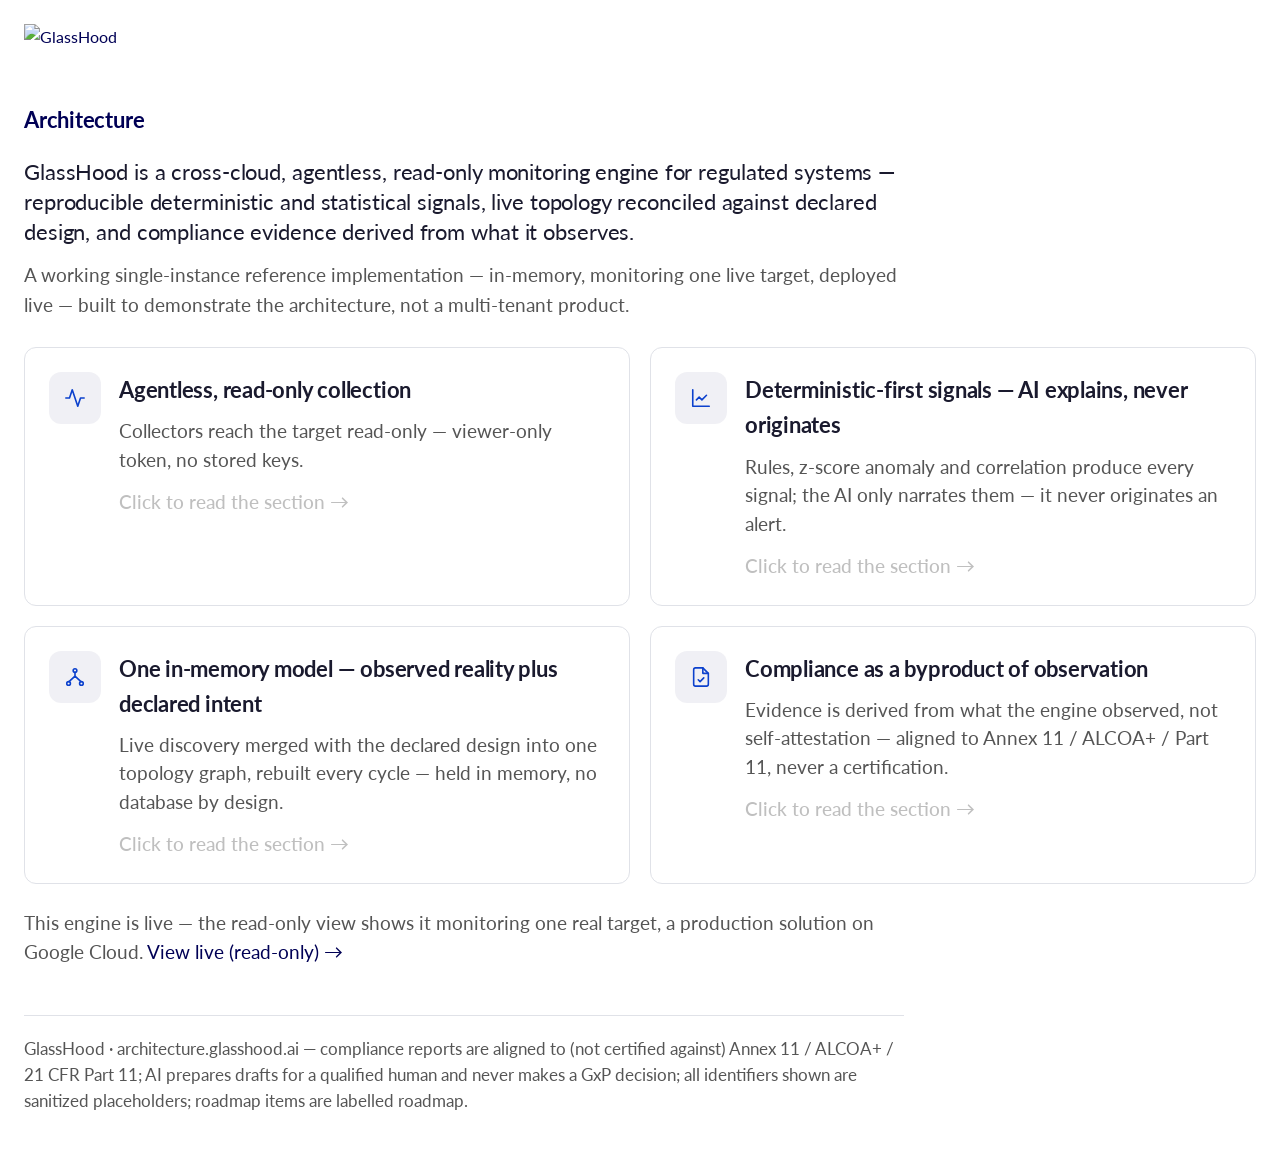
==== commit 806ba3b7: "architecture portal: align type scale 1:1 with 9robots pd-* (stop improvising) Igor: align logo + te" ====
--- a/architecture-site/public/index.html
+++ b/architecture-site/public/index.html
@@ -6,12 +6,12 @@
   <!-- noindex until the deployment status is confirmed green. -->
   <meta name="robots" content="noindex, nofollow">
   <title>GlassHood — Monitoring Engine Architecture</title>
-  <meta name="description" content="GlassHood is a cross-cloud, agentless, read-only monitoring engine for regulated systems: deterministic-first analysis, live topology reconciled against declared design, compliance evidence derived from what it observes.">
-  <link rel="icon" href="img/glasshood-logo.png">
+  <meta name="description" content="GlassHood is a cross-cloud, agentless, read-only monitoring engine for regulated systems: reproducible deterministic and statistical signals, live topology reconciled against declared design, compliance evidence derived from what it observes.">
+  <link rel="icon" href="img/glasshood-icon.png">
   <link rel="preconnect" href="https://fonts.googleapis.com">
   <link rel="preconnect" href="https://fonts.gstatic.com" crossorigin>
   <link href="https://fonts.googleapis.com/css2?family=Lato:wght@100;300;400;700&display=swap" rel="stylesheet">
-  <link rel="stylesheet" href="styles.css?v=4">
+  <link rel="stylesheet" href="styles.css?v=9">
 </head>
 <body>
 <div class="container">
@@ -19,17 +19,26 @@
 
     <!-- Header -->
     <div class="pd-header">
-      <img src="img/glasshood-icon.png" alt="GlassHood" class="pd-logo">
+      <a href="https://glasshood.ai" class="pd-logo-link" aria-label="GlassHood — go to the live service">
+        <img src="img/glasshood-logo.png" alt="GlassHood" class="pd-logo">
+      </a>
+      <p class="pd-page-title">Architecture</p>
     </div>
 
-    <!-- Hero — engine-first; the cloud is a detail, not the headline -->
+    <!-- Hero — one clean sentence, engine-first -->
     <p class="pd-hero">
       GlassHood is a cross-cloud, agentless, read-only monitoring engine for regulated systems
-      &mdash; <span class="accent">deterministic-first analysis, live topology reconciled against
-      declared design, and compliance evidence derived from what it observes.</span>
+      &mdash; reproducible deterministic and statistical signals, live topology reconciled against
+      declared design, and compliance evidence derived from what it observes.
     </p>
 
-    <!-- Hero cards — the five key architecture decisions -->
+    <!-- One quiet scope line (honesty, no box) -->
+    <p class="scope-line">
+      A working single-instance reference implementation &mdash; in-memory, monitoring one live target,
+      deployed live &mdash; built to demonstrate the architecture, not a multi-tenant product.
+    </p>
+
+    <!-- Hero cards — four key architecture decisions, balanced 2x2 -->
     <div class="pd-cards">
       <a href="#collection" class="pd-card" data-target="collection">
         <span class="pd-card-icon">
@@ -37,7 +46,7 @@
         </span>
         <div class="pd-card-body">
           <h4 class="pd-card-title">Agentless, read-only collection</h4>
-          <p class="pd-card-summary">Collectors poll the monitored system with list/get/describe calls only &mdash; nothing is installed in it, and read-only is structural: the code makes zero create/delete/update calls, so a full compromise can still only observe.</p>
+          <p class="pd-card-summary">Collectors reach the target read-only &mdash; viewer-only token, no stored keys.</p>
         </div>
         <span class="pd-card-overlay" aria-hidden="true"><span class="pd-card-overlay-text">Click to read the section &rarr;</span></span>
       </a>
@@ -47,8 +56,8 @@
           <svg width="22" height="22" viewBox="0 0 24 24" fill="none" stroke="currentColor" stroke-width="1.75" stroke-linecap="round" stroke-linejoin="round" aria-hidden="true"><path d="M3 3v18h18"/><path d="m7 14 3-3 3 3 5-5"/></svg>
         </span>
         <div class="pd-card-body">
-          <h4 class="pd-card-title">Deterministic-first analysis &mdash; AI last</h4>
-          <p class="pd-card-summary">Four ordered layers run on every build: a deterministic rules engine, then statistical anomaly detection, then an anomaly&harr;alert correlator, and only then AI synthesis. Cheap, reproducible, auditable signals first; AI never decides alone.</p>
+          <h4 class="pd-card-title">Deterministic-first signals &mdash; AI explains, never originates</h4>
+          <p class="pd-card-summary">Rules, z-score anomaly and correlation produce every signal; the AI only narrates them &mdash; it never originates an alert.</p>
         </div>
         <span class="pd-card-overlay" aria-hidden="true"><span class="pd-card-overlay-text">Click to read the section &rarr;</span></span>
       </a>
@@ -58,19 +67,8 @@
           <svg width="22" height="22" viewBox="0 0 24 24" fill="none" stroke="currentColor" stroke-width="1.75" stroke-linecap="round" stroke-linejoin="round" aria-hidden="true"><circle cx="12" cy="5" r="2"/><circle cx="5" cy="19" r="2"/><circle cx="19" cy="19" r="2"/><path d="M12 7v4M12 11 5.5 17M12 11l6.5 6"/></svg>
         </span>
         <div class="pd-card-body">
-          <h4 class="pd-card-title">Discovery merged with declared design</h4>
-          <p class="pd-card-summary">Live discovery is merged with declarative manifest overlays into one topology graph, re-enriched on every build &mdash; so the model holds both observed reality and declared intent, and drift between them falls out.</p>
-        </div>
-        <span class="pd-card-overlay" aria-hidden="true"><span class="pd-card-overlay-text">Click to read the section &rarr;</span></span>
-      </a>
-
-      <a href="#state" class="pd-card" data-target="state">
-        <span class="pd-card-icon">
-          <svg width="22" height="22" viewBox="0 0 24 24" fill="none" stroke="currentColor" stroke-width="1.75" stroke-linecap="round" stroke-linejoin="round" aria-hidden="true"><ellipse cx="12" cy="5" rx="9" ry="3"/><path d="M3 5v14a9 3 0 0 0 18 0V5"/><path d="M3 12a9 3 0 0 0 18 0"/></svg>
-        </span>
-        <div class="pd-card-body">
-          <h4 class="pd-card-title">Stateless core, separate opt-in retention</h4>
-          <p class="pd-card-summary">The core keeps topology, alerts, anomalies and analysis in memory with no database &mdash; a pure read/compute path with no write surface. Durable retention is a deliberately separate, default-off write path.</p>
+          <h4 class="pd-card-title">One in-memory model &mdash; observed reality plus declared intent</h4>
+          <p class="pd-card-summary">Live discovery merged with the declared design into one topology graph, rebuilt every cycle &mdash; held in memory, no database by design.</p>
         </div>
         <span class="pd-card-overlay" aria-hidden="true"><span class="pd-card-overlay-text">Click to read the section &rarr;</span></span>
       </a>
@@ -80,8 +78,8 @@
           <svg width="22" height="22" viewBox="0 0 24 24" fill="none" stroke="currentColor" stroke-width="1.75" stroke-linecap="round" stroke-linejoin="round" aria-hidden="true"><path d="M14 2H6a2 2 0 0 0-2 2v16a2 2 0 0 0 2 2h12a2 2 0 0 0 2-2V8z"/><path d="M14 2v6h6"/><path d="m9 15 2 2 4-4"/></svg>
         </span>
         <div class="pd-card-body">
-          <h4 class="pd-card-title">Compliance derived from live evidence</h4>
-          <p class="pd-card-summary">Per-subsystem ALCOA+ audit trails feed on-demand reports derived from live evidence &mdash; mapped to Annex 11 / ALCOA+ / 21 CFR Part 11, aligned to those standards for human review, never a certification.</p>
+          <h4 class="pd-card-title">Compliance as a byproduct of observation</h4>
+          <p class="pd-card-summary">Evidence is derived from what the engine observed, not self-attestation &mdash; aligned to Annex 11 / ALCOA+ / Part 11, never a certification.</p>
         </div>
         <span class="pd-card-overlay" aria-hidden="true"><span class="pd-card-overlay-text">Click to read the section &rarr;</span></span>
       </a>
@@ -89,10 +87,9 @@
 
     <!-- Quiet live-view link — this is an evaluator page, not a buyer CTA -->
     <p class="live-view-note">
-      This engine is live. The public read-only view shows it monitoring one real system &mdash; a
-      production solution running on Google Cloud (ColdVault). The same engine could monitor a target on
-      any cloud; that is the instance wired up today, not a constraint of the design.
-      <br><a href="https://glasshood.ai" target="_blank" rel="noopener noreferrer">View live (read-only) &rarr;</a>
+      This engine is live &mdash; the read-only view shows it monitoring one real target, a production
+      solution on Google Cloud.
+      <a href="https://glasshood.ai" target="_blank" rel="noopener noreferrer">View live (read-only) &rarr;</a>
     </p>
 
     <!-- Detail sections (revealed on card click) -->
@@ -100,87 +97,115 @@
 
       <section class="pd-section" id="collection">
         <h2>Collection &mdash; agentless, read-only, pull-based</h2>
-        <p>
-          GlassHood installs nothing in the system it watches. Background collectors poll on cadences and
-          read only &mdash; every call is <code>list</code> / <code>get</code> / <code>describe</code>. A search
-          across the collection code finds zero <code>create</code> / <code>delete</code> / <code>update</code> /
-          <code>patch</code> / <code>insert</code> calls, so read-only is a property of the call surface, not a
-          setting that can be toggled off. Even a full compromise of the engine cannot change the monitored system.
+        <p class="note">
+          The whole flow, in order: a target system &rarr; <strong>agentless read-only collectors</strong> (this
+          section) &rarr; one topology graph (live discovery merged with the declared design) &rarr; a
+          deterministic + statistical tier that produces every signal &rarr; an AI layer that narrates on top
+          &rarr; compliance evidence and a read-only API. The sections below walk it in that order.
+        </p>
+        <p>
+          GlassHood installs nothing in the system it watches. Background collectors poll on cadences and,
+          <strong>toward the monitored target</strong>, every call is <code>list</code> / <code>get</code> /
+          <code>describe</code> &mdash; a search across the collector and discovery code finds zero
+          <code>create</code> / <code>delete</code> / <code>update</code> / <code>patch</code> /
+          <code>insert</code> calls toward the target. Read-only is enforced twice: by that call surface,
+          and by the identity itself &mdash; a <strong>short-lived, viewer-only federated token with no stored
+          keys</strong> (detail under Implementation). Even a full compromise of the engine cannot write to
+          the monitored system.
+        </p>
+        <p class="note">
+          The only write path anywhere in the system is the <strong>optional, default-off ServiceNow sync</strong>
+          (under Optional), which creates/updates incident tickets in a <em>separate</em> ITSM system &mdash;
+          never the monitored target.
         </p>
         <p>In this use case &mdash; monitoring a solution on Google Cloud &mdash; the collectors read:</p>
         <ul class="tight">
-          <li><strong>Asset / topology discovery</strong> &mdash; enumerates the monitored system&rsquo;s compute resources to build the topology graph (~5&nbsp;min).</li>
+          <li><strong>Asset / topology discovery</strong> &mdash; enumerates the target&rsquo;s compute resources to build the topology graph (~5&nbsp;min).</li>
           <li><strong>Monitoring metrics</strong> &mdash; load-balancer latency, request count, VM CPU (60&nbsp;s).</li>
           <li><strong>Error logs</strong> &mdash; error-severity entries in a rolling 15-minute window (60&nbsp;s).</li>
           <li><strong>Storage stats</strong> &mdash; object count, size and versioning of a data bucket (~5&nbsp;min).</li>
-          <li><strong>The monitored app&rsquo;s own health/metrics API</strong> &mdash; over HTTPS (30&nbsp;s).</li>
-        </ul>
-        <p>
-          The specific provider APIs above are an application of the collection model to one target. The architectural
-          decision is the model itself: agentless, pull-based, and read-only by construction.
+          <li><strong>The target app&rsquo;s own health/metrics API</strong> &mdash; over HTTPS (30&nbsp;s).</li>
+        </ul>
+        <p>
+          The cross-cloud part is the host/target separation &mdash; the engine runs on one cloud and reads a
+          system on another, with no stored keys. Pointing it at a different target&rsquo;s stack means writing
+          new collectors, not just changing config. The architectural decision is the model itself: agentless,
+          pull-based, read-only by construction.
         </p>
       </section>
 
       <section class="pd-section" id="analysis">
-        <h2>Analysis &mdash; deterministic-first, AI last</h2>
-        <p>
-          Four layers run in a deliberate order on every build &mdash; cheap, reproducible, auditable signals first,
-          AI only on top:
-        </p>
-        <ul class="tight">
-          <li><strong>1. Deterministic rules engine</strong> &mdash; threshold rules with a 5-minute dedup window and a 1-hour alert TTL. Fully reproducible.</li>
-          <li><strong>2. Statistical anomaly detection</strong> &mdash; z-score over a rolling baseline, configurable sigma (default 3.0), warm-up minimum and a constant-baseline fallback.</li>
-          <li><strong>3. Anomaly&harr;alert correlator</strong> &mdash; ties statistical anomalies to operational alerts and emits elevated-severity data-integrity signals.</li>
-          <li><strong>4. AI synthesis</strong> &mdash; only here, and as a <strong>model-agnostic external call</strong> to an inference-as-a-service Platform API (swappable, with a streaming fallback, cached). No model weights live in the engine.</li>
-        </ul>
-        <p>
-          The ordering <em>is</em> the architecture. In a regulated context, the decisions that matter are produced by
-          deterministic and statistical layers that can be replayed and explained; AI is additive, never the thing that
-          decides alone.
+        <h2>Analysis &mdash; deterministic signals first, AI on top</h2>
+        <p>
+          The signals that matter are produced by a <strong>deterministic + statistical tier</strong>, then an
+          AI layer explains them. The GxP payoff: <strong>every AI conclusion is backed by a deterministic,
+          reproducible signal a human can verify without the model.</strong>
+        </p>
+        <p><strong>The deterministic / statistical tier</strong> (reproducible, runs every build):</p>
+        <ul class="tight">
+          <li><strong>Rules engine</strong> &mdash; threshold rules with a 5-minute dedup window and a 1-hour alert TTL.</li>
+          <li><strong>Statistical anomaly detection</strong> &mdash; z-score over a rolling baseline, configurable sigma (default 3.0), warm-up minimum and a constant-baseline fallback.</li>
+          <li><strong>Correlator</strong> &mdash; ties anomalies to operational alerts and raises elevated-severity data-integrity signals.</li>
+        </ul>
+        <p>
+          These run together to produce every alert and anomaly. <strong>The AI layer runs strictly on top</strong>
+          of them &mdash; a <strong>model-agnostic external call</strong> to an inference-as-a-service Platform API
+          (swappable, with a streaming fallback, cached; no model weights in the engine). It synthesizes a
+          narrative health summary and a suggested 1&ndash;10 read; that read is an <em>AI synthesis</em>, not a
+          deterministic verdict, and it never originates an alert or anomaly &mdash; the underlying signals it
+          explains are the deterministic ones above, which a human can reproduce without the model.
+        </p>
+        <p class="note">
+          Engine vs instance: the AI prompt is currently tuned to this target (it knows this system&rsquo;s
+          components). Pointing the analysis at a different target means a new prompt profile &mdash; the
+          deterministic tier is target-agnostic; the AI narrative is target-tuned.
         </p>
       </section>
 
       <section class="pd-section" id="topology">
-        <h2>Topology &mdash; discovery reconciled with declared design</h2>
-        <p>
-          The source of truth for topology is neither pure auto-discovery (which misses non-enumerable nodes and carries
-          no intended state) nor a pure declarative manifest (which goes stale the moment it is written). GlassHood
-          <strong>merges both</strong>: live discovery is overlaid with declarative YAML manifests into a single enriched
-          graph, re-enriched with fresh metrics on every build.
-        </p>
-        <p>
-          Because the model carries observed reality <em>and</em> declared intent at once, drift between what was designed
-          and what is actually running falls out of the model rather than being a separate feature. Every analysis layer
-          reads from this one graph.
+        <h2>One in-memory model &mdash; topology reconciled with declared design</h2>
+        <p>
+          The source of truth for topology is neither pure auto-discovery (which misses non-enumerable nodes and
+          carries no intended state) nor a pure declarative manifest (which goes stale the moment it is written).
+          GlassHood <strong>merges both</strong>: live discovery is overlaid with declarative YAML manifests into a
+          single enriched graph, rebuilt with fresh metrics every cycle.
+        </p>
+        <p>
+          Because the model carries observed reality <em>and</em> declared intent in one place, the gap between
+          what was designed and what is actually running is visible in the model rather than requiring a separate
+          system, and change between cycles is tracked. Every analysis layer reads from this one graph.
         </p>
       </section>
 
       <section class="pd-section" id="state">
-        <h2>State &mdash; stateless core, retention is a separate write path</h2>
-        <p>
-          The monitoring core holds topology, alerts, anomalies and analysis in <strong>in-memory caches with no
-          persistent database</strong>. A restart loses history by design &mdash; that keeps the observation core a pure
-          read/compute path with no write surface of its own.
-        </p>
-        <p>
-          Durable retention is a deliberately <strong>separate, default-off write path</strong> (a hot/warm analytics
-          store plus cold object storage, with GxP no-auto-delete). Splitting &ldquo;observe&rdquo; (in-memory,
-          read-only) from &ldquo;retain&rdquo; (optional, write) is a boundary decision with real blast-radius and
-          data-retention consequences &mdash; not a question of where data happens to land.
+        <h2>State &mdash; no-database core, retention is a separate write path</h2>
+        <p>
+          That model, and the alerts, anomalies and analysis around it, live in <strong>in-memory caches with no
+          database</strong>. A restart loses history by design &mdash; that keeps the observation core a pure
+          read/compute path with no write surface of its own. The live ALCOA+ audit trails are bounded in-memory
+          ring buffers (they drop oldest and reset on restart).
+        </p>
+        <p>
+          Durable retention is a deliberately <strong>separate, default-off write path</strong> (a hot/warm
+          analytics store plus cold object storage, with GxP no-auto-delete) &mdash; and it is also where the
+          <strong>enduring</strong> ALCOA+ evidence lands when a deployment needs it kept. Splitting
+          &ldquo;observe&rdquo; (in-memory, read-only) from &ldquo;retain&rdquo; (optional, write) is a boundary
+          decision with real blast-radius and data-retention consequences.
         </p>
       </section>
 
       <section class="pd-section" id="compliance">
-        <h2>Compliance &mdash; an evidence model, not a checkbox</h2>
-        <p>
-          Compliance is not a pre-baked attestation. Each subsystem keeps an <strong>ALCOA+ audit trail</strong> (an
-          in-memory ring buffer), and reports are generated <strong>on demand, derived from live evidence</strong> &mdash;
-          rule alerts, CVE findings and anomalies &mdash; mapped to EU GMP Annex 11, ALCOA+ and 21 CFR Part 11.
-        </p>
-        <p>
-          The architectural stance is that compliance is a <strong>live-evidence projection</strong> over the monitoring
-          data. Reports are <strong>aligned to</strong> those standards and support human review; they are unsigned and
-          are not an independent validation or certification. A qualified person reviews and adopts every artifact.
+        <h2>Compliance &mdash; a byproduct of observation, not a checkbox</h2>
+        <p>
+          Compliance is not a pre-baked attestation. Reports are generated <strong>on demand, derived from what
+          the engine actually observed</strong> &mdash; rule alerts, CVE findings and anomalies &mdash; with a
+          per-subsystem <strong>ALCOA+ audit trail</strong>. You cannot fake what the engine observed directly;
+          the evidence is the observation.
+        </p>
+        <p>
+          Those reports are <strong>aligned to</strong> EU GMP Annex 11, ALCOA+ and 21 CFR Part 11 and support
+          human review; they are unsigned and are <strong>not</strong> an independent validation or certification.
+          A qualified person reviews and adopts every artifact.
         </p>
       </section>
 
@@ -197,8 +222,8 @@
       <section class="pd-section" id="implementation">
         <h2>Implementation details</h2>
         <p>
-          These are the concrete bindings of the architecture above &mdash; the cloud, region, identity mechanism and
-          packaging. They are swappable implementation choices, not the architecture.
+          These are the concrete bindings of the architecture above &mdash; the cloud, region, identity mechanism
+          and packaging. They are swappable implementation choices, not the architecture.
         </p>
         <div class="impl-grid">
           <div class="impl-item"><strong>Host</strong><span>Azure Container Apps</span></div>
@@ -206,6 +231,12 @@
           <div class="impl-item"><strong>Identity</strong><span>Workload Identity Federation &mdash; short-lived, viewer-only token, no stored keys</span></div>
           <div class="impl-item"><strong>Packaging</strong><span>One multi-stage container (Python 3.11 FastAPI/uvicorn on <code>:8080</code> serving a Vite-built React UI from one process)</span></div>
           <div class="impl-item"><strong>Auth provider</strong><span>Auth0 SSO + local fallback</span></div>
+        </div>
+
+        <div class="hero-diagram">
+          <img src="img/cross-cloud-architecture.png"
+               alt="Azure Container Apps runs GlassHood; its managed identity is federated through Workload Identity Federation into a short-lived token, used by a read-only Google Cloud viewer account to read live logs and metrics. No stored keys; read-only, cross-cloud.">
+          <p class="diagram-caption">Read-only &middot; cross-cloud &mdash; the engine federates a short-lived, viewer-only identity into the monitored cloud; it observes, never modifies.</p>
         </div>
 
         <details class="detail-block">
@@ -233,7 +264,7 @@
               Sanitized &mdash; every identifier is a placeholder. This is the trust binding, not a secret: there is no
               key to leak.
             </p>
-            <p>Why read-only holds even under a full compromise of the container:</p>
+            <p>Why read-only toward the target holds even under a full compromise of the container:</p>
             <div class="can-cannot">
               <div class="cc-col cc-can">
                 <h4>Can</h4>
@@ -242,7 +273,7 @@
               <div class="cc-col cc-cannot">
                 <h4>Cannot</h4>
                 <ul>
-                  <li>Write to, delete or modify the monitored system</li>
+                  <li>Write to, delete or modify the monitored target</li>
                   <li>Mint a broader or longer-lived credential</li>
                   <li>Exfiltrate a reusable key &mdash; none exists</li>
                 </ul>
@@ -255,8 +286,8 @@
       <section class="pd-section" id="optional">
         <h2>Optional &mdash; opt-in, off by default</h2>
         <ul class="tight">
-          <li><strong>Retention pipeline</strong> &mdash; a hot/warm analytics store + cold object storage with GxP no-auto-delete (a separate write path, off by default).</li>
-          <li><strong>ServiceNow sync</strong> &mdash; incident/change sync and correlation, enabled per deployment.</li>
+          <li><strong>Retention pipeline</strong> &mdash; a hot/warm analytics store + cold object storage with GxP no-auto-delete (a separate write path, off by default; also the durable ALCOA+ sink).</li>
+          <li><strong>ServiceNow sync</strong> &mdash; incident/change sync and correlation; writes tickets to a separate ITSM system (the only write path in the product), enabled per deployment.</li>
           <li><strong>Org-wide discovery</strong> &mdash; multi-project discovery; the default deployment uses single-project.</li>
         </ul>
       </section>
--- a/architecture-site/public/styles.css
+++ b/architecture-site/public/styles.css
@@ -1,6 +1,8 @@
-/* GlassHood on Azure — Architecture portal.
-   Reproduces the 9robots GlassHood product-detail page (the .pd-* system) 1:1
-   from 9robots-site/next/app/globals.css, as a standalone static site. */
+/* GlassHood — Architecture portal.
+   The .pd-* system is a 1:1 replication of 9robots-site/next/app/globals.css
+   (exact sizes/widths). Portal-only additions (scope-line, impl-grid, code,
+   can-cannot, detail-block, page-title) follow the same 9robots type scale:
+   body text 19px, headings 22px, logo 64px, text column max-width 800–880px. */
 :root{
   --blue:#0c41cd; --navy:#000055; --orange:#e75a1e;
   --bg:#ffffff; --card:#f7f8fa; --text:#1a1a2e; --sub:#555555;
@@ -15,7 +17,7 @@
 p{margin:0 0 1em}
 .container{max-width:var(--max);margin:0 auto;padding:24px}
 
-/* Button (site-wide) */
+/* Button — 9robots .button */
 a.button{display:inline-block;padding:12px 20px;border-radius:12px;border:1px solid rgba(0,0,0,.12);
   background:transparent;color:var(--sub);font-weight:500;font-family:inherit;font-size:19px;cursor:pointer;
   transition:border-color .15s ease,color .15s ease,background .15s ease,box-shadow .15s ease}
@@ -24,22 +26,25 @@
 a.button:focus{outline:none}
 a.button:focus-visible{outline:2px solid var(--navy);outline-offset:2px}
 
-/* Product-detail page system (.pd-*) */
+/* Product-detail page system (.pd-*) — exact 9robots values */
 .pd-page{color:var(--text)}
-.pd-header{display:flex;align-items:center;justify-content:space-between;margin-bottom:12px}
-.pd-logo{height:48px;width:auto;object-fit:contain;display:block}
+.pd-header{display:block;margin-bottom:16px}
+.pd-logo-link{display:inline-block;text-decoration:none}
+.pd-logo{height:64px;width:auto;object-fit:contain;display:block}
+.pd-page-title{font-size:22px;font-weight:700;color:var(--navy);margin:14px 0 0;letter-spacing:-.01em}
 
-.pd-hero{font-size:22px;font-weight:400;line-height:1.35;color:var(--text);max-width:880px;
-  margin:20px 0 24px;letter-spacing:-.005em}
+.pd-hero{font-size:22px;font-weight:400;line-height:1.35;color:var(--text);max-width:880px;margin:20px 0 14px;letter-spacing:-.005em}
 .pd-hero .accent{color:var(--text)}
+.scope-line{font-size:19px;line-height:1.55;color:var(--sub);max-width:880px;margin:0 0 28px}
 
-/* Added architecture visual */
-.hero-diagram{margin:8px 0 28px}
-.hero-diagram img{display:block;width:100%;height:auto;max-width:1000px;margin:0 auto}
+/* Architecture visual (in the Implementation reveal) */
+.hero-diagram{margin:18px 0 24px}
+.hero-diagram img{display:block;width:100%;height:auto;max-width:880px;margin:0 auto}
+.diagram-caption{font-size:19px;line-height:1.5;color:var(--sub);max-width:880px;margin:12px auto 0;text-align:center}
 
-/* Overview card grid — 2x2 (1-col mobile) */
+/* Overview card grid — 2x2 (1-col mobile), exact 9robots */
 .pd-cards{display:grid;grid-template-columns:1fr;gap:14px;margin-bottom:24px}
-@media(min-width:860px){.pd-cards{grid-template-columns:repeat(3,1fr);gap:18px}}
+@media(min-width:768px){.pd-cards{grid-template-columns:repeat(2,1fr);gap:20px}}
 .pd-card,.pd-card *{text-decoration:none!important}
 .pd-card{position:relative;overflow:hidden;display:flex;gap:18px;padding:24px;background:#fff;
   border:1px solid var(--border);border-radius:12px;color:inherit;cursor:pointer;
@@ -60,83 +65,59 @@
 .pd-card-overlay-text{display:inline-flex;align-items:center;gap:8px;background:var(--orange);color:#fff;
   padding:10px 14px;border-radius:12px;font-size:19px;font-weight:500;box-shadow:0 4px 16px rgba(0,0,0,.12);white-space:nowrap}
 
-.pd-cta-wrap{margin-top:32px;margin-bottom:8px}
-.pd-cta-wrap .button{font-size:19px}
+/* Quiet live-view line */
+.live-view-note{font-size:19px;line-height:1.55;color:var(--sub);max-width:880px;margin:22px 0 0}
 
 /* Progressive disclosure */
 .pd-hidden-until-reveal{display:none}
 .pd-page.revealed .pd-hidden-until-reveal{display:block}
 
-/* Detail sections */
+/* Detail sections — exact 9robots */
 .pd-section{padding:36px 0;border-top:1px solid rgba(0,0,0,.06);scroll-margin-top:24px}
 .pd-section:first-of-type{border-top:none;padding-top:16px}
 .pd-section h2{font-size:22px;font-weight:700;color:var(--blue);margin:0 0 18px;letter-spacing:-.01em}
 .pd-section p{font-size:19px;line-height:1.55;color:var(--sub);max-width:800px;margin:0 0 16px}
 
-/* Callouts */
-.pd-callouts{display:flex;flex-direction:column;gap:12px;margin:8px 0 16px}
-.pd-callout{display:flex;gap:20px;align-items:flex-start;padding:18px 24px;background:rgba(0,0,0,.025);
-  border-left:3px solid var(--orange);border-radius:6px;font-size:19px;line-height:1.5;color:var(--text);max-width:1000px}
-.pd-callout>strong:first-child{flex:0 0 160px;color:var(--navy)}
-@media(max-width:600px){.pd-callout{flex-direction:column;gap:6px}.pd-callout>strong:first-child{flex:0 0 auto}}
+/* Lists */
+ul.tight{margin:0 0 16px;padding-left:24px;max-width:800px}
+ul.tight li{font-size:19px;line-height:1.55;color:var(--sub);margin:8px 0}
 
-/* Lists + badges + note */
-ul.tight{margin:0 0 16px;padding-left:22px;max-width:800px}
-ul.tight li{font-size:19px;line-height:1.55;color:var(--sub);margin:7px 0}
-.badge{display:inline-block;font-size:12px;font-weight:700;padding:2px 9px;border-radius:999px;margin-right:6px}
-.badge-live{background:rgba(12,65,205,.1);color:var(--blue)}
-.badge-roadmap{background:rgba(231,90,30,.12);color:var(--orange)}
-.note{font-size:14px;line-height:1.5;color:var(--sub);max-width:840px;margin:8px 0 0;padding:14px 18px;
+/* In-reveal note */
+.note{font-size:19px;line-height:1.55;color:var(--sub);max-width:800px;margin:8px 0 16px;padding:16px 20px;
   background:var(--muted);border-radius:8px}
 
-/* Always-visible relay line + scope clamp (de-gated lead) */
-.relay-line{font-size:19px;line-height:1.5;font-weight:700;color:var(--text);max-width:880px;
-  margin:0 0 16px;padding:16px 20px;background:rgba(0,0,85,.04);border-left:3px solid var(--navy);border-radius:6px}
-.scope-clamp{font-size:15px;line-height:1.5;color:var(--sub);max-width:880px;margin:0 0 22px;
-  padding:12px 18px;background:var(--muted);border-radius:8px}
-
-/* Visible diagram caption */
-.diagram-caption{font-size:14px;line-height:1.5;color:var(--sub);max-width:1000px;margin:10px auto 0;text-align:center}
-
-/* Code block (sanitized config / broker) */
-.code-label{font-size:13px;font-weight:700;color:var(--navy);margin:18px 0 4px}
-pre.code{background:#f4f6fa;border-left:3px solid var(--blue);border-radius:4px;padding:16px 18px;
-  font-size:13px;line-height:1.5;font-family:ui-monospace,"SF Mono",Menlo,Monaco,Consolas,monospace;
-  color:#1a1a2e;overflow-x:auto;margin:8px 0;max-width:860px;white-space:pre}
+/* Code block (sanitized config) — monospace */
+.code-label{font-size:19px;font-weight:700;color:var(--navy);margin:18px 0 6px}
+pre.code{background:#f4f6fa;border-left:3px solid var(--blue);border-radius:4px;padding:18px 20px;
+  font-size:16px;line-height:1.55;font-family:ui-monospace,"SF Mono",Menlo,Monaco,Consolas,monospace;
+  color:#1a1a2e;overflow-x:auto;margin:8px 0;max-width:880px;white-space:pre}
 
 /* CAN / CANNOT threat model */
-.can-cannot{display:grid;grid-template-columns:1fr;gap:12px;margin:8px 0 16px;max-width:1000px}
+.can-cannot{display:grid;grid-template-columns:1fr;gap:14px;margin:10px 0 18px;max-width:880px}
 @media(min-width:720px){.can-cannot{grid-template-columns:1fr 1fr}}
-.cc-col{padding:18px 20px;border-radius:8px;font-size:17px;line-height:1.5}
+.cc-col{padding:20px 22px;border-radius:8px;font-size:19px;line-height:1.55}
 .cc-can{background:rgba(12,65,205,.06);border:1px solid rgba(12,65,205,.18)}
 .cc-cannot{background:rgba(231,90,30,.06);border:1px solid rgba(231,90,30,.2)}
-.cc-col h4{margin:0 0 8px;font-size:15px;font-weight:700;letter-spacing:.04em;text-transform:uppercase}
+.cc-col h4{margin:0 0 10px;font-size:16px;font-weight:700;letter-spacing:.04em;text-transform:uppercase}
 .cc-can h4{color:var(--blue)}
 .cc-cannot h4{color:var(--orange)}
-.cc-col ul{margin:0;padding-left:20px}
-.cc-col li{margin:6px 0;color:var(--text)}
+.cc-col ul{margin:0;padding-left:22px}
+.cc-col li{margin:7px 0;color:var(--text)}
 
-/* Optional / default-off tier treatment */
-.tier-optional{border:1px dashed var(--border);border-radius:8px;padding:16px 20px;margin:14px 0;background:rgba(0,0,0,.015)}
-.tier-label{font-size:12px;font-weight:700;letter-spacing:.04em;text-transform:uppercase;color:var(--sub);margin:0 0 8px}
+/* Implementation-detail bindings grid */
+.impl-grid{display:grid;grid-template-columns:1fr;gap:12px;margin:14px 0 18px;max-width:800px}
+@media(min-width:680px){.impl-grid{grid-template-columns:1fr 1fr}}
+.impl-item{display:flex;gap:16px;padding:14px 18px;background:rgba(0,0,0,.025);border-radius:6px;font-size:19px;line-height:1.55}
+.impl-item>strong{flex:0 0 130px;color:var(--navy)}
 
-/* Implementation-detail section (demoted bindings — compact) */
-.impl-grid{display:grid;grid-template-columns:1fr;gap:10px;margin:12px 0 16px;max-width:880px}
-@media(min-width:680px){.impl-grid{grid-template-columns:1fr 1fr}}
-.impl-item{display:flex;gap:14px;padding:12px 16px;background:rgba(0,0,0,.025);border-radius:6px;font-size:16px;line-height:1.5}
-.impl-item>strong{flex:0 0 120px;color:var(--navy)}
-
-/* Collapsible "detail" block (e.g. the identity mechanism) */
-details.detail-block{margin:14px 0;border:1px solid var(--border);border-radius:8px;background:#fff;max-width:880px}
-details.detail-block>summary{cursor:pointer;padding:14px 18px;font-size:16px;font-weight:700;color:var(--navy);list-style:none}
+/* Collapsible "detail" block (identity mechanism) */
+details.detail-block{margin:16px 0;border:1px solid var(--border);border-radius:8px;background:#fff;max-width:880px}
+details.detail-block>summary{cursor:pointer;padding:16px 20px;font-size:19px;font-weight:700;color:var(--navy);list-style:none}
 details.detail-block>summary::-webkit-details-marker{display:none}
 details.detail-block>summary::before{content:"\25B8\00a0";color:var(--orange)}
 details.detail-block[open]>summary::before{content:"\25BE\00a0"}
-details.detail-block>div{padding:0 18px 18px}
+details.detail-block>div{padding:0 20px 20px}
 
-/* Quiet live-view note (this is an evaluator page, not a buyer CTA) */
-.live-view-note{font-size:16px;line-height:1.55;color:var(--sub);max-width:880px;margin:20px 0 0}
+footer{margin:48px 0 36px;padding-top:20px;border-top:1px solid var(--border);font-size:17px;line-height:1.55;color:var(--sub);max-width:880px}
 
-footer{margin:46px 0 32px;padding-top:18px;border-top:1px solid var(--border);font-size:14px;color:var(--sub)}
-
-@media(max-width:768px){.container{padding:16px}.pd-logo{height:40px}}
+@media(max-width:768px){.container{padding:16px}.pd-logo{height:52px}}
